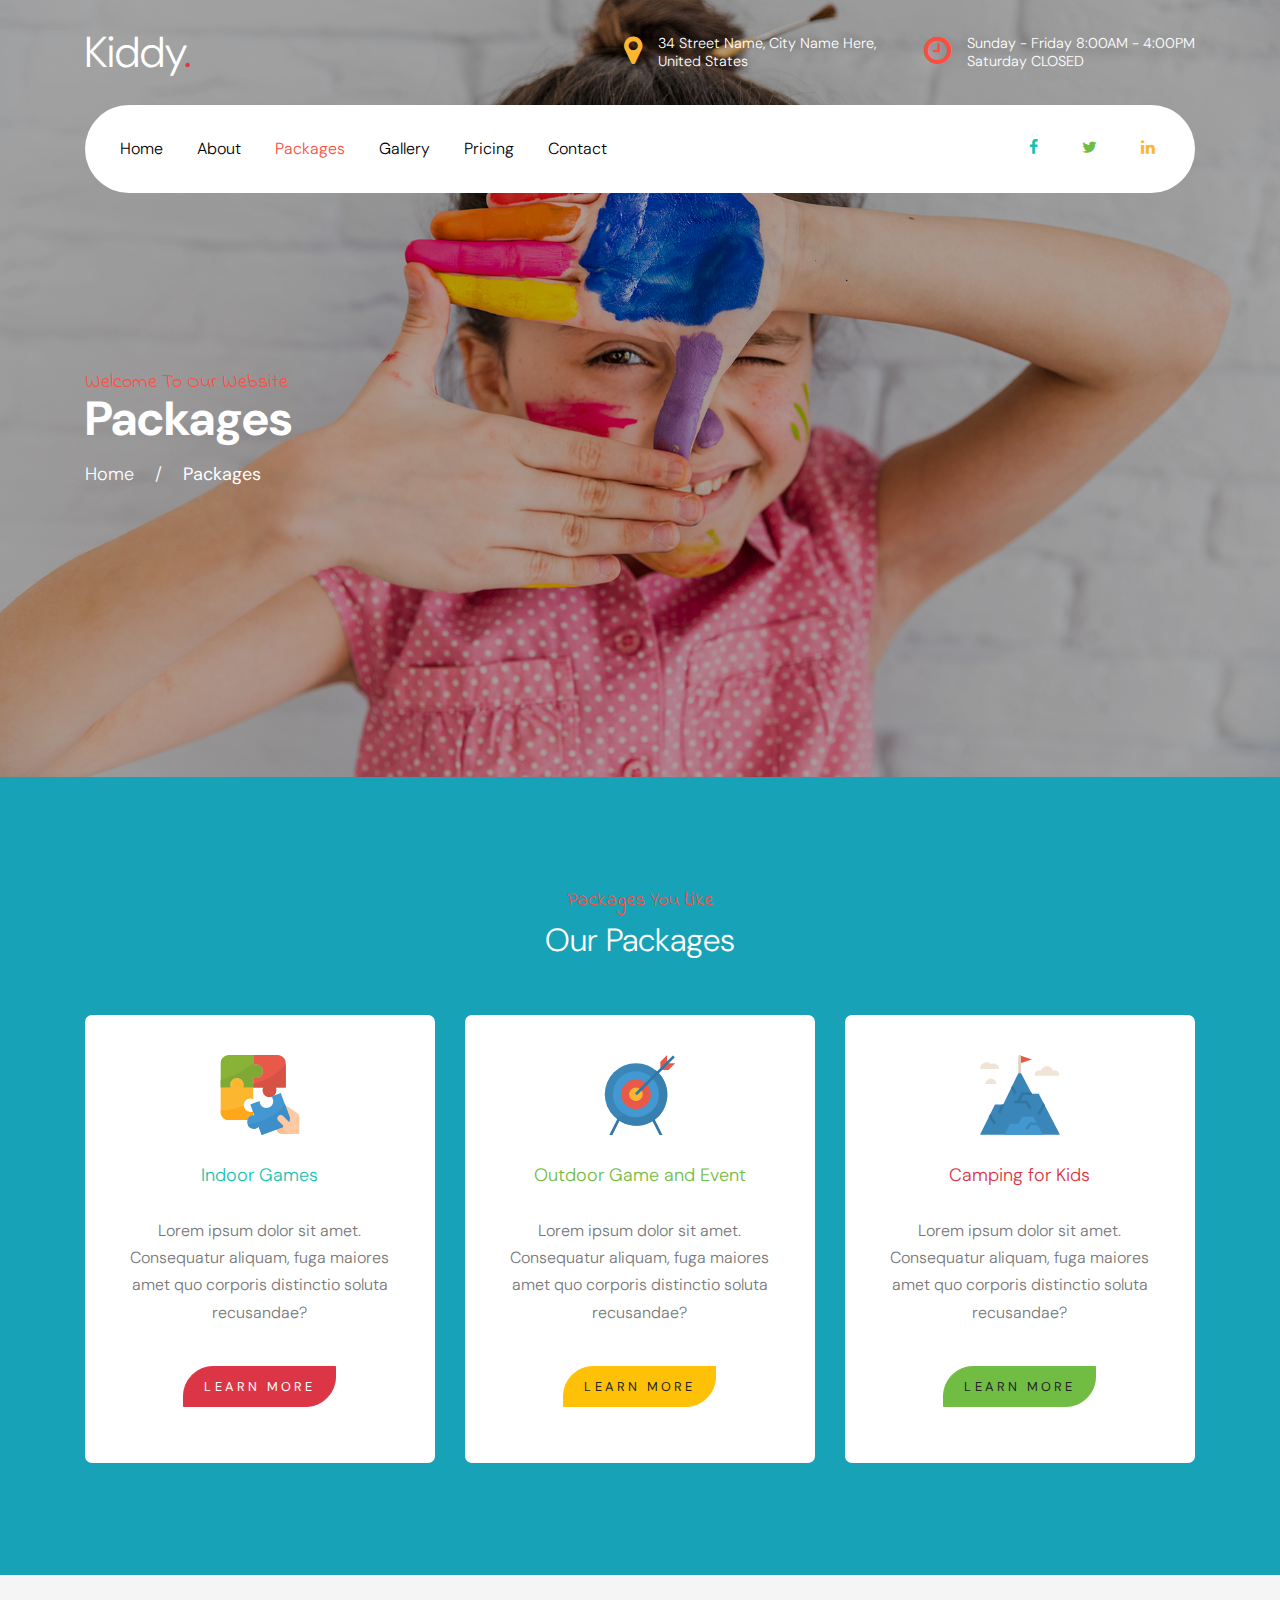
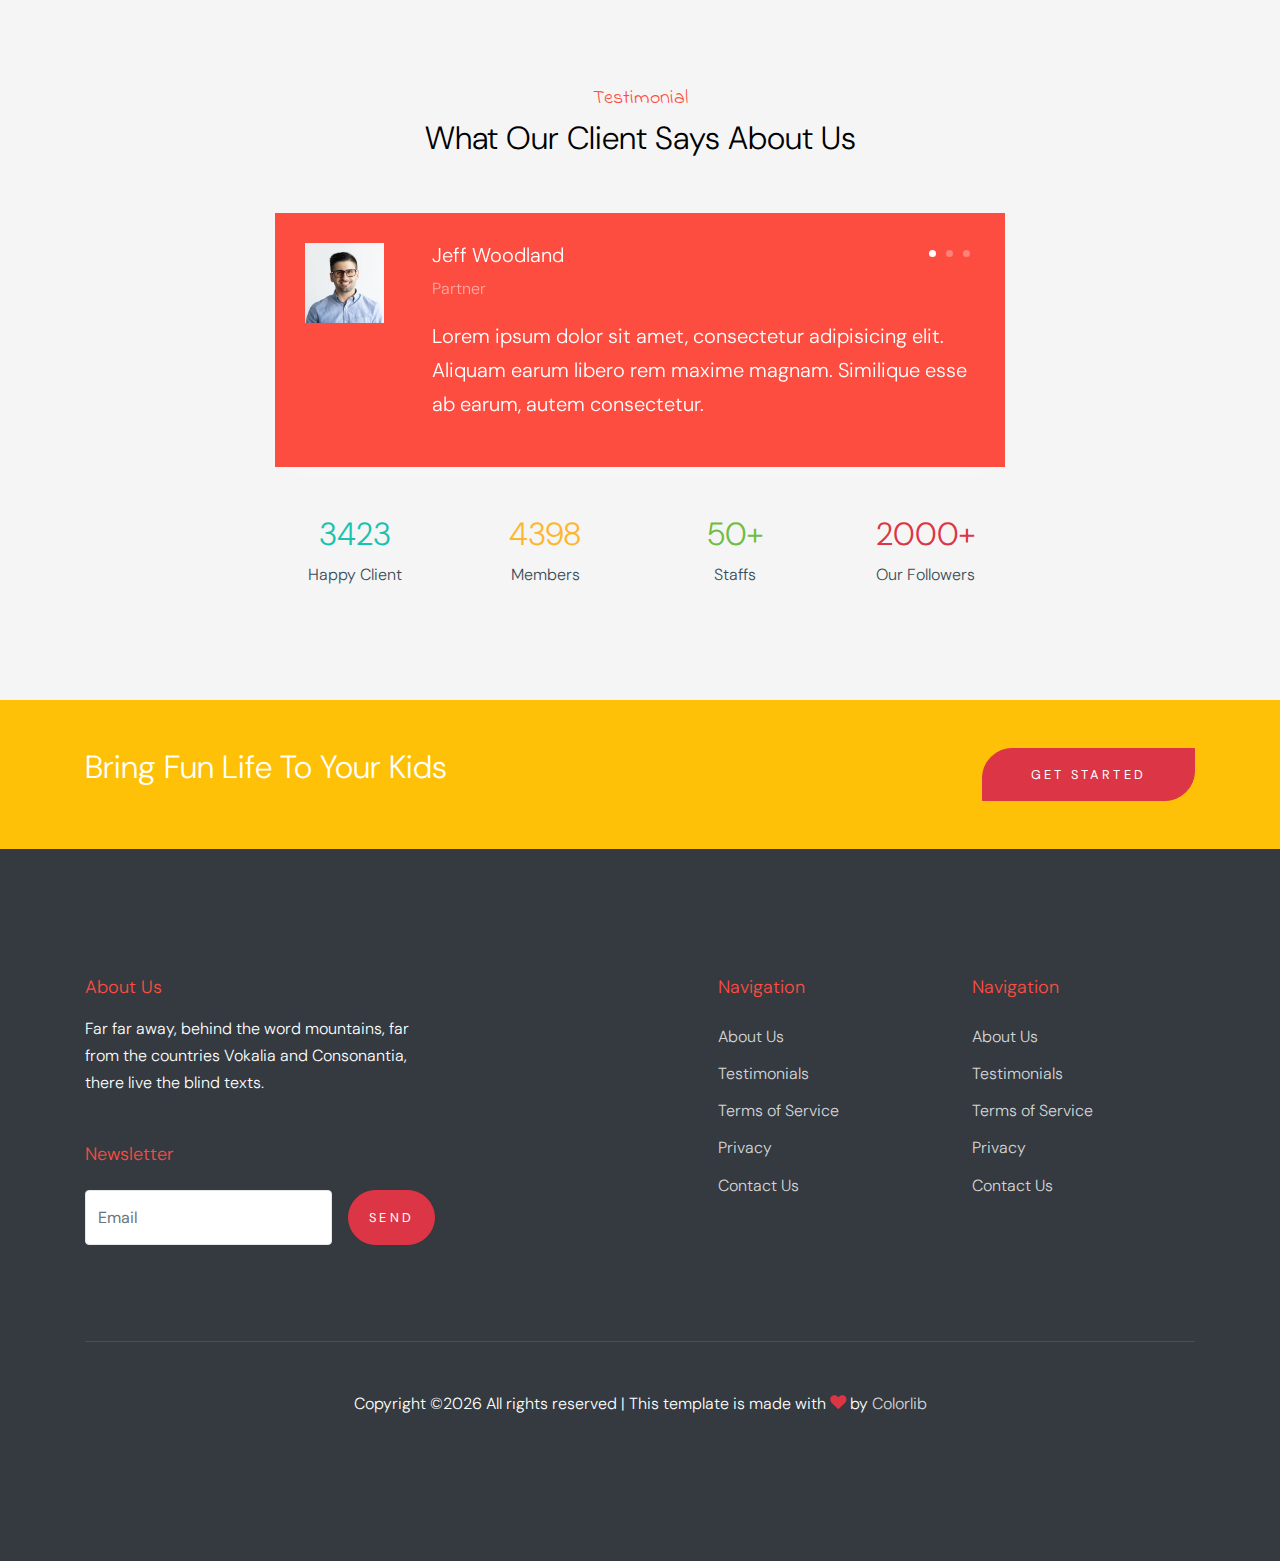
==== packages.html @ bd7bb145 "First Commit" ====
<!doctype html>
<html lang="en">

  <head>
    <title>Kiddy &mdash; Website Template by Colorlib</title>
    <meta charset="utf-8">
    <meta name="viewport" content="width=device-width, initial-scale=1, shrink-to-fit=no">

    <link href="https://fonts.googleapis.com/css?family=DM+Sans:300,400,700|Indie+Flower" rel="stylesheet">
    

    <link rel="stylesheet" href="fonts/icomoon/style.css">

    <link rel="stylesheet" href="css/bootstrap.min.css">
    <link rel="stylesheet" href="css/bootstrap-datepicker.css">
    <link rel="stylesheet" href="css/jquery.fancybox.min.css">
    <link rel="stylesheet" href="css/owl.carousel.min.css">
    <link rel="stylesheet" href="css/owl.theme.default.min.css">
    <link rel="stylesheet" href="fonts/flaticon/font/flaticon.css">
    <link rel="stylesheet" href="css/aos.css">

    <!-- MAIN CSS -->
    <link rel="stylesheet" href="css/style.css">

  </head>

  <body data-spy="scroll" data-target=".site-navbar-target" data-offset="300">

    
    <div class="site-wrap" id="home-section">

      <div class="site-mobile-menu site-navbar-target">
        <div class="site-mobile-menu-header">
          <div class="site-mobile-menu-close mt-3">
            <span class="icon-close2 js-menu-toggle"></span>
          </div>
        </div>
        <div class="site-mobile-menu-body"></div>
      </div>



      <header class="site-navbar site-navbar-target" role="banner">

        <div class="container mb-3">
          <div class="d-flex align-items-center">
            <div class="site-logo mr-auto">
              <a href="index.html">Kiddy<span class="text-primary">.</span></a>
            </div>
            <div class="site-quick-contact d-none d-lg-flex ml-auto ">
              <div class="d-flex site-info align-items-center mr-5">
                <span class="block-icon mr-3"><span class="icon-map-marker text-yellow"></span></span>
                <span>34 Street Name, City Name Here, <br> United States</span>
              </div>
              <div class="d-flex site-info align-items-center">
                <span class="block-icon mr-3"><span class="icon-clock-o"></span></span>
                <span>Sunday - Friday 8:00AM - 4:00PM <br> Saturday CLOSED</span>
              </div>
              
            </div>
          </div>
        </div>


        <div class="container">
          <div class="menu-wrap d-flex align-items-center">
            <span class="d-inline-block d-lg-none"><a href="#" class="text-black site-menu-toggle js-menu-toggle py-5"><span class="icon-menu h3 text-black"></span></a></span>

              

              <nav class="site-navigation text-left mr-auto d-none d-lg-block" role="navigation">
                <ul class="site-menu main-menu js-clone-nav mr-auto ">
                  <li><a href="index.html" class="nav-link">Home</a></li>
                  <li><a href="about.html" class="nav-link">About</a></li>
                  <li class="active"><a href="packages.html" class="nav-link">Packages</a></li>
                  <li><a href="gallery.html" class="nav-link">Gallery</a></li>
                  <li><a href="pricing.html" class="nav-link">Pricing</a></li>
                  <li><a href="contact.html" class="nav-link">Contact</a></li>
                </ul>
              </nav>

              <div class="top-social ml-auto">
                <a href="#"><span class="icon-facebook text-teal"></span></a>
                <a href="#"><span class="icon-twitter text-success"></span></a>
                <a href="#"><span class="icon-linkedin text-yellow"></span></a>
              </div>
          </div>
        </div>

       

      </header>

    <div class="ftco-blocks-cover-1">
       <!-- data-stellar-background-ratio="0.5" style="background-image: url('images/hero_1.jpg')" -->
      <div class="site-section-cover overlay" data-stellar-background-ratio="0.5" style="background-image: url('images/hero_1.jpg')">
        <div class="container">
          <div class="row align-items-center ">

            <div class="col-md-5 mt-5 pt-5">
              <span class="text-cursive h5 text-red">Welcome To Our Website</span>
              <h1 class="mb-3 font-weight-bold text-teal">Packages</h1>
              <p><a href="index.html" class="text-white">Home</a> <span class="mx-3">/</span> <strong>Packages</strong></p>
            </div>
            
          </div>
        </div>
      </div>
    </div>


    <div class="site-section bg-info">
      <div class="container">
        <div class="row mb-5">
          <div class="col-12 text-center">
            <span class="text-cursive h5 text-red d-block">Packages You Like</span>
            <h2 class="text-white">Our Packages</h2>
          </div>
        </div>
        <div class="row">
          <div class="col-lg-4">
            <div class="package text-center bg-white">
              <span class="img-wrap"><img src="images/flaticon/svg/001-jigsaw.svg" alt="Image" class="img-fluid"></span>
              <h3 class="text-teal">Indoor Games</h3>
              <p>Lorem ipsum dolor sit amet. Consequatur aliquam, fuga maiores amet quo corporis distinctio soluta recusandae?</p>
              <p><a href="#" class="btn btn-primary btn-custom-1 mt-4">Learn More</a></p>
            </div>
          </div>
          <div class="col-lg-4">
            <div class="package text-center bg-white">
              <span class="img-wrap"><img src="images/flaticon/svg/002-target.svg" alt="Image" class="img-fluid"></span>
              <h3 class="text-success">Outdoor Game and Event</h3>
              <p>Lorem ipsum dolor sit amet. Consequatur aliquam, fuga maiores amet quo corporis distinctio soluta recusandae?</p>
              <p><a href="#" class="btn btn-warning btn-custom-1 mt-4">Learn More</a></p>
            </div>
          </div>
          <div class="col-lg-4">
            <div class="package text-center bg-white">
              <span class="img-wrap"><img src="images/flaticon/svg/003-mission.svg" alt="Image" class="img-fluid"></span>
              <h3 class="text-danger">Camping for Kids</h3>
              <p>Lorem ipsum dolor sit amet. Consequatur aliquam, fuga maiores amet quo corporis distinctio soluta recusandae?</p>
              <p><a href="#" class="btn btn-success btn-custom-1 mt-4">Learn More</a></p>
            </div>
          </div>
        </div>
      </div>
    </div>
    
    <div class="site-section bg-light">
      <div class="container">
        <div class="row mb-5">
          <div class="col-12 text-center">
            <span class="text-cursive h5 text-red d-block">Testimonial</span>
            <h2 class="text-black">What Our Client Says About Us</h2>
          </div>
        </div>
        <div class="row justify-content-center">
          <div class="col-md-8">
            <div class="testimonial-3-wrap">
              

              <div class="owl-carousel nonloop-block-13">
                <div class="testimonial-3 d-flex">
                  <div class="vcard-wrap mr-5">
                    <img src="images/person_1.jpg" alt="Image" class="vcard img-fluid">
                  </div>
                  <div class="text">
                    <h3>Jeff Woodland</h3>
                    <p class="position">Partner</p>
                    <p>Lorem ipsum dolor sit amet, consectetur adipisicing elit. Aliquam earum libero rem maxime magnam. Similique esse ab earum, autem consectetur.</p>
                  </div>
                </div>

                <div class="testimonial-3 d-flex">
                  <div class="vcard-wrap mr-5">
                    <img src="images/person_3.jpg" alt="Image" class="vcard img-fluid">
                  </div>
                  <div class="text">
                    <h3>Jeff Woodland</h3>
                    <p class="position">Partner</p>
                    <p>Lorem ipsum dolor sit amet, consectetur adipisicing elit. Aliquam earum libero rem maxime magnam. Similique esse ab earum, autem consectetur.</p>
                  </div>
                </div>

                <div class="testimonial-3 d-flex">
                  <div class="vcard-wrap mr-5">
                    <img src="images/person_2.jpg" alt="Image" class="vcard img-fluid">
                  </div>
                  <div class="text">
                    <h3>Jeff Woodland</h3>
                    <p class="position">Partner</p>
                    <p>Lorem ipsum dolor sit amet, consectetur adipisicing elit. Aliquam earum libero rem maxime magnam. Similique esse ab earum, autem consectetur.</p>
                  </div>
                </div>
              </div>

            </div>
          </div>
        </div>
        <div class="row mt-5 justify-content-center">

          <div class="col-md-8">
            

            <div class="row">
              <div class="col-lg-3 text-center">
                <span class="text-teal h2 d-block">3423</span>
                <span>Happy Client</span>
              </div>
              <div class="col-lg-3 text-center">
                <span class="text-yellow h2 d-block">4398</span>
                <span>Members</span>
              </div>
              <div class="col-lg-3 text-center">
                <span class="text-success h2 d-block">50+</span>
                <span>Staffs</span>
              </div>
              <div class="col-lg-3 text-center">
                <span class="text-danger h2 d-block">2000+</span>
                <span>Our Followers</span>
              </div>
            </div>

          </div>
        </div>
      </div>
    </div>


    <div class="site-section py-5 bg-warning">
      <div class="container">
        <div class="row justify-content-center">
          <div class="col-md-12 d-flex">
          <h2 class="text-white m-0">Bring Fun Life To Your Kids</h2>
          <a href="#" class="btn btn-primary btn-custom-1 py-3 px-5 ml-auto">Get Started</a>
          </div>
        </div>
      </div>
    </div>
    

    <footer class="site-footer">
      <div class="container">
        <div class="row">
          <div class="col-lg-4">
            <h2 class="footer-heading mb-3">About Us</h2>
                <p class="mb-5">Far far away, behind the word mountains, far from the countries Vokalia and Consonantia, there live the blind texts. </p>

                <h2 class="footer-heading mb-4">Newsletter</h2>
                <form action="#" class="d-flex" class="subscribe">
                  <input type="text" class="form-control mr-3" placeholder="Email">
                  <input type="submit" value="Send" class="btn btn-primary">
                </form>
          </div>
          <div class="col-lg-8 ml-auto">
            <div class="row">
              <div class="col-lg-4 ml-auto">
                <h2 class="footer-heading mb-4">Navigation</h2>
                <ul class="list-unstyled">
                  <li><a href="#">About Us</a></li>
                  <li><a href="#">Testimonials</a></li>
                  <li><a href="#">Terms of Service</a></li>
                  <li><a href="#">Privacy</a></li>
                  <li><a href="#">Contact Us</a></li>
                </ul>
              </div>
              <div class="col-lg-4">
                <h2 class="footer-heading mb-4">Navigation</h2>
                <ul class="list-unstyled">
                  <li><a href="#">About Us</a></li>
                  <li><a href="#">Testimonials</a></li>
                  <li><a href="#">Terms of Service</a></li>
                  <li><a href="#">Privacy</a></li>
                  <li><a href="#">Contact Us</a></li>
                </ul>
                
              </div>

              
              
            </div>
          </div>
        </div>
        <div class="row pt-5 mt-5 text-center">
          <div class="col-md-12">
            <div class="border-top pt-5">
              <p>
            <!-- Link back to Colorlib can't be removed. Template is licensed under CC BY 3.0. -->
            Copyright &copy;<script>document.write(new Date().getFullYear());</script> All rights reserved | This template is made with <i class="icon-heart text-danger" aria-hidden="true"></i> by <a href="https://colorlib.com" target="_blank" >Colorlib</a>
            <!-- Link back to Colorlib can't be removed. Template is licensed under CC BY 3.0. -->
            </p>
            </div>
          </div>

        </div>
      </div>
    </footer>

    </div>

    <script src="js/jquery-3.3.1.min.js"></script>
    <script src="js/jquery-migrate-3.0.0.js"></script>
    <script src="js/popper.min.js"></script>
    <script src="js/bootstrap.min.js"></script>
    <script src="js/owl.carousel.min.js"></script>
    <script src="js/jquery.sticky.js"></script>
    <script src="js/jquery.waypoints.min.js"></script>
    <script src="js/jquery.animateNumber.min.js"></script>
    <script src="js/jquery.fancybox.min.js"></script>
    <script src="js/jquery.stellar.min.js"></script>
    <script src="js/jquery.easing.1.3.js"></script>
    <script src="js/bootstrap-datepicker.min.js"></script>
    <script src="js/aos.js"></script>

    <script src="js/main.js"></script>

  </body>

</html>
---- fonts/icomoon/style.css ----
@font-face {
  font-family: 'icomoon';
  src:  url('fonts/icomoon.eot?10si43');
  src:  url('fonts/icomoon.eot?10si43#iefix') format('embedded-opentype'),
    url('fonts/icomoon.ttf?10si43') format('truetype'),
    url('fonts/icomoon.woff?10si43') format('woff'),
    url('fonts/icomoon.svg?10si43#icomoon') format('svg');
  font-weight: normal;
  font-style: normal;
}

[class^="icon-"], [class*=" icon-"] {
  /* use !important to prevent issues with browser extensions that change fonts */
  font-family: 'icomoon' !important;
  speak: none;
  font-style: normal;
  font-weight: normal;
  font-variant: normal;
  text-transform: none;
  line-height: 1;

  /* Better Font Rendering =========== */
  -webkit-font-smoothing: antialiased;
  -moz-osx-font-smoothing: grayscale;
}

.icon-asterisk:before {
  content: "\f069";
}
.icon-plus:before {
  content: "\f067";
}
.icon-question:before {
  content: "\f128";
}
.icon-minus:before {
  content: "\f068";
}
.icon-glass:before {
  content: "\f000";
}
.icon-music:before {
  content: "\f001";
}
.icon-search:before {
  content: "\f002";
}
.icon-envelope-o:before {
  content: "\f003";
}
.icon-heart:before {
  content: "\f004";
}
.icon-star:before {
  content: "\f005";
}
.icon-star-o:before {
  content: "\f006";
}
.icon-user:before {
  content: "\f007";
}
.icon-film:before {
  content: "\f008";
}
.icon-th-large:before {
  content: "\f009";
}
.icon-th:before {
  content: "\f00a";
}
.icon-th-list:before {
  content: "\f00b";
}
.icon-check:before {
  content: "\f00c";
}
.icon-close:before {
  content: "\f00d";
}
.icon-remove:before {
  content: "\f00d";
}
.icon-times:before {
  content: "\f00d";
}
.icon-search-plus:before {
  content: "\f00e";
}
.icon-search-minus:before {
  content: "\f010";
}
.icon-power-off:before {
  content: "\f011";
}
.icon-signal:before {
  content: "\f012";
}
.icon-cog:before {
  content: "\f013";
}
.icon-gear:before {
  content: "\f013";
}
.icon-trash-o:before {
  content: "\f014";
}
.icon-home:before {
  content: "\f015";
}
.icon-file-o:before {
  content: "\f016";
}
.icon-clock-o:before {
  content: "\f017";
}
.icon-road:before {
  content: "\f018";
}
.icon-download:before {
  content: "\f019";
}
.icon-arrow-circle-o-down:before {
  content: "\f01a";
}
.icon-arrow-circle-o-up:before {
  content: "\f01b";
}
.icon-inbox:before {
  content: "\f01c";
}
.icon-play-circle-o:before {
  content: "\f01d";
}
.icon-repeat:before {
  content: "\f01e";
}
.icon-rotate-right:before {
  content: "\f01e";
}
.icon-refresh:before {
  content: "\f021";
}
.icon-list-alt:before {
  content: "\f022";
}
.icon-lock:before {
  content: "\f023";
}
.icon-flag:before {
  content: "\f024";
}
.icon-headphones:before {
  content: "\f025";
}
.icon-volume-off:before {
  content: "\f026";
}
.icon-volume-down:before {
  content: "\f027";
}
.icon-volume-up:before {
  content: "\f028";
}
.icon-qrcode:before {
  content: "\f029";
}
.icon-barcode:before {
  content: "\f02a";
}
.icon-tag:before {
  content: "\f02b";
}
.icon-tags:before {
  content: "\f02c";
}
.icon-book:before {
  content: "\f02d";
}
.icon-bookmark:before {
  content: "\f02e";
}
.icon-print:before {
  content: "\f02f";
}
.icon-camera:before {
  content: "\f030";
}
.icon-font:before {
  content: "\f031";
}
.icon-bold:before {
  content: "\f032";
}
.icon-italic:before {
  content: "\f033";
}
.icon-text-height:before {
  content: "\f034";
}
.icon-text-width:before {
  content: "\f035";
}
.icon-align-left:before {
  content: "\f036";
}
.icon-align-center:before {
  content: "\f037";
}
.icon-align-right:before {
  content: "\f038";
}
.icon-align-justify:before {
  content: "\f039";
}
.icon-list:before {
  content: "\f03a";
}
.icon-dedent:before {
  content: "\f03b";
}
.icon-outdent:before {
  content: "\f03b";
}
.icon-indent:before {
  content: "\f03c";
}
.icon-video-camera:before {
  content: "\f03d";
}
.icon-image:before {
  content: "\f03e";
}
.icon-photo:before {
  content: "\f03e";
}
.icon-picture-o:before {
  content: "\f03e";
}
.icon-pencil:before {
  content: "\f040";
}
.icon-map-marker:before {
  content: "\f041";
}
.icon-adjust:before {
  content: "\f042";
}
.icon-tint:before {
  content: "\f043";
}
.icon-edit:before {
  content: "\f044";
}
.icon-pencil-square-o:before {
  content: "\f044";
}
.icon-share-square-o:before {
  content: "\f045";
}
.icon-check-square-o:before {
  content: "\f046";
}
.icon-arrows:before {
  content: "\f047";
}
.icon-step-backward:before {
  content: "\f048";
}
.icon-fast-backward:before {
  content: "\f049";
}
.icon-backward:before {
  content: "\f04a";
}
.icon-play:before {
  content: "\f04b";
}
.icon-pause:before {
  content: "\f04c";
}
.icon-stop:before {
  content: "\f04d";
}
.icon-forward:before {
  content: "\f04e";
}
.icon-fast-forward:before {
  content: "\f050";
}
.icon-step-forward:before {
  content: "\f051";
}
.icon-eject:before {
  content: "\f052";
}
.icon-chevron-left:before {
  content: "\f053";
}
.icon-chevron-right:before {
  content: "\f054";
}
.icon-plus-circle:before {
  content: "\f055";
}
.icon-minus-circle:before {
  content: "\f056";
}
.icon-times-circle:before {
  content: "\f057";
}
.icon-check-circle:before {
  content: "\f058";
}
.icon-question-circle:before {
  content: "\f059";
}
.icon-info-circle:before {
  content: "\f05a";
}
.icon-crosshairs:before {
  content: "\f05b";
}
.icon-times-circle-o:before {
  content: "\f05c";
}
.icon-check-circle-o:before {
  content: "\f05d";
}
.icon-ban:before {
  content: "\f05e";
}
.icon-arrow-left:before {
  content: "\f060";
}
.icon-arrow-right:before {
  content: "\f061";
}
.icon-arrow-up:before {
  content: "\f062";
}
.icon-arrow-down:before {
  content: "\f063";
}
.icon-mail-forward:before {
  content: "\f064";
}
.icon-share:before {
  content: "\f064";
}
.icon-expand:before {
  content: "\f065";
}
.icon-compress:before {
  content: "\f066";
}
.icon-exclamation-circle:before {
  content: "\f06a";
}
.icon-gift:before {
  content: "\f06b";
}
.icon-leaf:before {
  content: "\f06c";
}
.icon-fire:before {
  content: "\f06d";
}
.icon-eye:before {
  content: "\f06e";
}
.icon-eye-slash:before {
  content: "\f070";
}
.icon-exclamation-triangle:before {
  content: "\f071";
}
.icon-warning:before {
  content: "\f071";
}
.icon-plane:before {
  content: "\f072";
}
.icon-calendar:before {
  content: "\f073";
}
.icon-random:before {
  content: "\f074";
}
.icon-comment:before {
  content: "\f075";
}
.icon-magnet:before {
  content: "\f076";
}
.icon-chevron-up:before {
  content: "\f077";
}
.icon-chevron-down:before {
  content: "\f078";
}
.icon-retweet:before {
  content: "\f079";
}
.icon-shopping-cart:before {
  content: "\f07a";
}
.icon-folder:before {
  content: "\f07b";
}
.icon-folder-open:before {
  content: "\f07c";
}
.icon-arrows-v:before {
  content: "\f07d";
}
.icon-arrows-h:before {
  content: "\f07e";
}
.icon-bar-chart:before {
  content: "\f080";
}
.icon-bar-chart-o:before {
  content: "\f080";
}
.icon-twitter-square:before {
  content: "\f081";
}
.icon-facebook-square:before {
  content: "\f082";
}
.icon-camera-retro:before {
  content: "\f083";
}
.icon-key:before {
  content: "\f084";
}
.icon-cogs:before {
  content: "\f085";
}
.icon-gears:before {
  content: "\f085";
}
.icon-comments:before {
  content: "\f086";
}
.icon-thumbs-o-up:before {
  content: "\f087";
}
.icon-thumbs-o-down:before {
  content: "\f088";
}
.icon-star-half:before {
  content: "\f089";
}
.icon-heart-o:before {
  content: "\f08a";
}
.icon-sign-out:before {
  content: "\f08b";
}
.icon-linkedin-square:before {
  content: "\f08c";
}
.icon-thumb-tack:before {
  content: "\f08d";
}
.icon-external-link:before {
  content: "\f08e";
}
.icon-sign-in:before {
  content: "\f090";
}
.icon-trophy:before {
  content: "\f091";
}
.icon-github-square:before {
  content: "\f092";
}
.icon-upload:before {
  content: "\f093";
}
.icon-lemon-o:before {
  content: "\f094";
}
.icon-phone:before {
  content: "\f095";
}
.icon-square-o:before {
  content: "\f096";
}
.icon-bookmark-o:before {
  content: "\f097";
}
.icon-phone-square:before {
  content: "\f098";
}
.icon-twitter:before {
  content: "\f099";
}
.icon-facebook:before {
  content: "\f09a";
}
.icon-facebook-f:before {
  content: "\f09a";
}
.icon-github:before {
  content: "\f09b";
}
.icon-unlock:before {
  content: "\f09c";
}
.icon-credit-card:before {
  content: "\f09d";
}
.icon-feed:before {
  content: "\f09e";
}
.icon-rss:before {
  content: "\f09e";
}
.icon-hdd-o:before {
  content: "\f0a0";
}
.icon-bullhorn:before {
  content: "\f0a1";
}
.icon-bell-o:before {
  content: "\f0a2";
}
.icon-certificate:before {
  content: "\f0a3";
}
.icon-hand-o-right:before {
  content: "\f0a4";
}
.icon-hand-o-left:before {
  content: "\f0a5";
}
.icon-hand-o-up:before {
  content: "\f0a6";
}
.icon-hand-o-down:before {
  content: "\f0a7";
}
.icon-arrow-circle-left:before {
  content: "\f0a8";
}
.icon-arrow-circle-right:before {
  content: "\f0a9";
}
.icon-arrow-circle-up:before {
  content: "\f0aa";
}
.icon-arrow-circle-down:before {
  content: "\f0ab";
}
.icon-globe:before {
  content: "\f0ac";
}
.icon-wrench:before {
  content: "\f0ad";
}
.icon-tasks:before {
  content: "\f0ae";
}
.icon-filter:before {
  content: "\f0b0";
}
.icon-briefcase:before {
  content: "\f0b1";
}
.icon-arrows-alt:before {
  content: "\f0b2";
}
.icon-group:before {
  content: "\f0c0";
}
.icon-users:before {
  content: "\f0c0";
}
.icon-chain:before {
  content: "\f0c1";
}
.icon-link:before {
  content: "\f0c1";
}
.icon-cloud:before {
  content: "\f0c2";
}
.icon-flask:before {
  content: "\f0c3";
}
.icon-cut:before {
  content: "\f0c4";
}
.icon-scissors:before {
  content: "\f0c4";
}
.icon-copy:before {
  content: "\f0c5";
}
.icon-files-o:before {
  content: "\f0c5";
}
.icon-paperclip:before {
  content: "\f0c6";
}
.icon-floppy-o:before {
  content: "\f0c7";
}
.icon-save:before {
  content: "\f0c7";
}
.icon-square:before {
  content: "\f0c8";
}
.icon-bars:before {
  content: "\f0c9";
}
.icon-navicon:before {
  content: "\f0c9";
}
.icon-reorder:before {
  content: "\f0c9";
}
.icon-list-ul:before {
  content: "\f0ca";
}
.icon-list-ol:before {
  content: "\f0cb";
}
.icon-strikethrough:before {
  content: "\f0cc";
}
.icon-underline:before {
  content: "\f0cd";
}
.icon-table:before {
  content: "\f0ce";
}
.icon-magic:before {
  content: "\f0d0";
}
.icon-truck:before {
  content: "\f0d1";
}
.icon-pinterest:before {
  content: "\f0d2";
}
.icon-pinterest-square:before {
  content: "\f0d3";
}
.icon-google-plus-square:before {
  content: "\f0d4";
}
.icon-google-plus:before {
  content: "\f0d5";
}
.icon-money:before {
  content: "\f0d6";
}
.icon-caret-down:before {
  content: "\f0d7";
}
.icon-caret-up:before {
  content: "\f0d8";
}
.icon-caret-left:before {
  content: "\f0d9";
}
.icon-caret-right:before {
  content: "\f0da";
}
.icon-columns:before {
  content: "\f0db";
}
.icon-sort:before {
  content: "\f0dc";
}
.icon-unsorted:before {
  content: "\f0dc";
}
.icon-sort-desc:before {
  content: "\f0dd";
}
.icon-sort-down:before {
  content: "\f0dd";
}
.icon-sort-asc:before {
  content: "\f0de";
}
.icon-sort-up:before {
  content: "\f0de";
}
.icon-envelope:before {
  content: "\f0e0";
}
.icon-linkedin:before {
  content: "\f0e1";
}
.icon-rotate-left:before {
  content: "\f0e2";
}
.icon-undo:before {
  content: "\f0e2";
}
.icon-gavel:before {
  content: "\f0e3";
}
.icon-legal:before {
  content: "\f0e3";
}
.icon-dashboard:before {
  content: "\f0e4";
}
.icon-tachometer:before {
  content: "\f0e4";
}
.icon-comment-o:before {
  content: "\f0e5";
}
.icon-comments-o:before {
  content: "\f0e6";
}
.icon-bolt:before {
  content: "\f0e7";
}
.icon-flash:before {
  content: "\f0e7";
}
.icon-sitemap:before {
  content: "\f0e8";
}
.icon-umbrella:before {
  content: "\f0e9";
}
.icon-clipboard:before {
  content: "\f0ea";
}
.icon-paste:before {
  content: "\f0ea";
}
.icon-lightbulb-o:before {
  content: "\f0eb";
}
.icon-exchange:before {
  content: "\f0ec";
}
.icon-cloud-download:before {
  content: "\f0ed";
}
.icon-cloud-upload:before {
  content: "\f0ee";
}
.icon-user-md:before {
  content: "\f0f0";
}
.icon-stethoscope:before {
  content: "\f0f1";
}
.icon-suitcase:before {
  content: "\f0f2";
}
.icon-bell:before {
  content: "\f0f3";
}
.icon-coffee:before {
  content: "\f0f4";
}
.icon-cutlery:before {
  content: "\f0f5";
}
.icon-file-text-o:before {
  content: "\f0f6";
}
.icon-building-o:before {
  content: "\f0f7";
}
.icon-hospital-o:before {
  content: "\f0f8";
}
.icon-ambulance:before {
  content: "\f0f9";
}
.icon-medkit:before {
  content: "\f0fa";
}
.icon-fighter-jet:before {
  content: "\f0fb";
}
.icon-beer:before {
  content: "\f0fc";
}
.icon-h-square:before {
  content: "\f0fd";
}
.icon-plus-square:before {
  content: "\f0fe";
}
.icon-angle-double-left:before {
  content: "\f100";
}
.icon-angle-double-right:before {
  content: "\f101";
}
.icon-angle-double-up:before {
  content: "\f102";
}
.icon-angle-double-down:before {
  content: "\f103";
}
.icon-angle-left:before {
  content: "\f104";
}
.icon-angle-right:before {
  content: "\f105";
}
.icon-angle-up:before {
  content: "\f106";
}
.icon-angle-down:before {
  content: "\f107";
}
.icon-desktop:before {
  content: "\f108";
}
.icon-laptop:before {
  content: "\f109";
}
.icon-tablet:before {
  content: "\f10a";
}
.icon-mobile:before {
  content: "\f10b";
}
.icon-mobile-phone:before {
  content: "\f10b";
}
.icon-circle-o:before {
  content: "\f10c";
}
.icon-quote-left:before {
  content: "\f10d";
}
.icon-quote-right:before {
  content: "\f10e";
}
.icon-spinner:before {
  content: "\f110";
}
.icon-circle:before {
  content: "\f111";
}
.icon-mail-reply:before {
  content: "\f112";
}
.icon-reply:before {
  content: "\f112";
}
.icon-github-alt:before {
  content: "\f113";
}
.icon-folder-o:before {
  content: "\f114";
}
.icon-folder-open-o:before {
  content: "\f115";
}
.icon-smile-o:before {
  content: "\f118";
}
.icon-frown-o:before {
  content: "\f119";
}
.icon-meh-o:before {
  content: "\f11a";
}
.icon-gamepad:before {
  content: "\f11b";
}
.icon-keyboard-o:before {
  content: "\f11c";
}
.icon-flag-o:before {
  content: "\f11d";
}
.icon-flag-checkered:before {
  content: "\f11e";
}
.icon-terminal:before {
  content: "\f120";
}
.icon-code:before {
  content: "\f121";
}
.icon-mail-reply-all:before {
  content: "\f122";
}
.icon-reply-all:before {
  content: "\f122";
}
.icon-star-half-empty:before {
  content: "\f123";
}
.icon-star-half-full:before {
  content: "\f123";
}
.icon-star-half-o:before {
  content: "\f123";
}
.icon-location-arrow:before {
  content: "\f124";
}
.icon-crop:before {
  content: "\f125";
}
.icon-code-fork:before {
  content: "\f126";
}
.icon-chain-broken:before {
  content: "\f127";
}
.icon-unlink:before {
  content: "\f127";
}
.icon-info:before {
  content: "\f129";
}
.icon-exclamation:before {
  content: "\f12a";
}
.icon-superscript:before {
  content: "\f12b";
}
.icon-subscript:before {
  content: "\f12c";
}
.icon-eraser:before {
  content: "\f12d";
}
.icon-puzzle-piece:before {
  content: "\f12e";
}
.icon-microphone:before {
  content: "\f130";
}
.icon-microphone-slash:before {
  content: "\f131";
}
.icon-shield:before {
  content: "\f132";
}
.icon-calendar-o:before {
  content: "\f133";
}
.icon-fire-extinguisher:before {
  content: "\f134";
}
.icon-rocket:before {
  content: "\f135";
}
.icon-maxcdn:before {
  content: "\f136";
}
.icon-chevron-circle-left:before {
  content: "\f137";
}
.icon-chevron-circle-right:before {
  content: "\f138";
}
.icon-chevron-circle-up:before {
  content: "\f139";
}
.icon-chevron-circle-down:before {
  content: "\f13a";
}
.icon-html5:before {
  content: "\f13b";
}
.icon-css3:before {
  content: "\f13c";
}
.icon-anchor:before {
  content: "\f13d";
}
.icon-unlock-alt:before {
  content: "\f13e";
}
.icon-bullseye:before {
  content: "\f140";
}
.icon-ellipsis-h:before {
  content: "\f141";
}
.icon-ellipsis-v:before {
  content: "\f142";
}
.icon-rss-square:before {
  content: "\f143";
}
.icon-play-circle:before {
  content: "\f144";
}
.icon-ticket:before {
  content: "\f145";
}
.icon-minus-square:before {
  content: "\f146";
}
.icon-minus-square-o:before {
  content: "\f147";
}
.icon-level-up:before {
  content: "\f148";
}
.icon-level-down:before {
  content: "\f149";
}
.icon-check-square:before {
  content: "\f14a";
}
.icon-pencil-square:before {
  content: "\f14b";
}
.icon-external-link-square:before {
  content: "\f14c";
}
.icon-share-square:before {
  content: "\f14d";
}
.icon-compass:before {
  content: "\f14e";
}
.icon-caret-square-o-down:before {
  content: "\f150";
}
.icon-toggle-down:before {
  content: "\f150";
}
.icon-caret-square-o-up:before {
  content: "\f151";
}
.icon-toggle-up:before {
  content: "\f151";
}
.icon-caret-square-o-right:before {
  content: "\f152";
}
.icon-toggle-right:before {
  content: "\f152";
}
.icon-eur:before {
  content: "\f153";
}
.icon-euro:before {
  content: "\f153";
}
.icon-gbp:before {
  content: "\f154";
}
.icon-dollar:before {
  content: "\f155";
}
.icon-usd:before {
  content: "\f155";
}
.icon-inr:before {
  content: "\f156";
}
.icon-rupee:before {
  content: "\f156";
}
.icon-cny:before {
  content: "\f157";
}
.icon-jpy:before {
  content: "\f157";
}
.icon-rmb:before {
  content: "\f157";
}
.icon-yen:before {
  content: "\f157";
}
.icon-rouble:before {
  content: "\f158";
}
.icon-rub:before {
  content: "\f158";
}
.icon-ruble:before {
  content: "\f158";
}
.icon-krw:before {
  content: "\f159";
}
.icon-won:before {
  content: "\f159";
}
.icon-bitcoin:before {
  content: "\f15a";
}
.icon-btc:before {
  content: "\f15a";
}
.icon-file:before {
  content: "\f15b";
}
.icon-file-text:before {
  content: "\f15c";
}
.icon-sort-alpha-asc:before {
  content: "\f15d";
}
.icon-sort-alpha-desc:before {
  content: "\f15e";
}
.icon-sort-amount-asc:before {
  content: "\f160";
}
.icon-sort-amount-desc:before {
  content: "\f161";
}
.icon-sort-numeric-asc:before {
  content: "\f162";
}
.icon-sort-numeric-desc:before {
  content: "\f163";
}
.icon-thumbs-up:before {
  content: "\f164";
}
.icon-thumbs-down:before {
  content: "\f165";
}
.icon-youtube-square:before {
  content: "\f166";
}
.icon-youtube:before {
  content: "\f167";
}
.icon-xing:before {
  content: "\f168";
}
.icon-xing-square:before {
  content: "\f169";
}
.icon-youtube-play:before {
  content: "\f16a";
}
.icon-dropbox:before {
  content: "\f16b";
}
.icon-stack-overflow:before {
  content: "\f16c";
}
.icon-instagram:before {
  content: "\f16d";
}
.icon-flickr:before {
  content: "\f16e";
}
.icon-adn:before {
  content: "\f170";
}
.icon-bitbucket:before {
  content: "\f171";
}
.icon-bitbucket-square:before {
  content: "\f172";
}
.icon-tumblr:before {
  content: "\f173";
}
.icon-tumblr-square:before {
  content: "\f174";
}
.icon-long-arrow-down:before {
  content: "\f175";
}
.icon-long-arrow-up:before {
  content: "\f176";
}
.icon-long-arrow-left:before {
  content: "\f177";
}
.icon-long-arrow-right:before {
  content: "\f178";
}
.icon-apple:before {
  content: "\f179";
}
.icon-windows:before {
  content: "\f17a";
}
.icon-android:before {
  content: "\f17b";
}
.icon-linux:before {
  content: "\f17c";
}
.icon-dribbble:before {
  content: "\f17d";
}
.icon-skype:before {
  content: "\f17e";
}
.icon-foursquare:before {
  content: "\f180";
}
.icon-trello:before {
  content: "\f181";
}
.icon-female:before {
  content: "\f182";
}
.icon-male:before {
  content: "\f183";
}
.icon-gittip:before {
  content: "\f184";
}
.icon-gratipay:before {
  content: "\f184";
}
.icon-sun-o:before {
  content: "\f185";
}
.icon-moon-o:before {
  content: "\f186";
}
.icon-archive:before {
  content: "\f187";
}
.icon-bug:before {
  content: "\f188";
}
.icon-vk:before {
  content: "\f189";
}
.icon-weibo:before {
  content: "\f18a";
}
.icon-renren:before {
  content: "\f18b";
}
.icon-pagelines:before {
  content: "\f18c";
}
.icon-stack-exchange:before {
  content: "\f18d";
}
.icon-arrow-circle-o-right:before {
  content: "\f18e";
}
.icon-arrow-circle-o-left:before {
  content: "\f190";
}
.icon-caret-square-o-left:before {
  content: "\f191";
}
.icon-toggle-left:before {
  content: "\f191";
}
.icon-dot-circle-o:before {
  content: "\f192";
}
.icon-wheelchair:before {
  content: "\f193";
}
.icon-vimeo-square:before {
  content: "\f194";
}
.icon-try:before {
  content: "\f195";
}
.icon-turkish-lira:before {
  content: "\f195";
}
.icon-plus-square-o:before {
  content: "\f196";
}
.icon-space-shuttle:before {
  content: "\f197";
}
.icon-slack:before {
  content: "\f198";
}
.icon-envelope-square:before {
  content: "\f199";
}
.icon-wordpress:before {
  content: "\f19a";
}
.icon-openid:before {
  content: "\f19b";
}
.icon-bank:before {
  content: "\f19c";
}
.icon-institution:before {
  content: "\f19c";
}
.icon-university:before {
  content: "\f19c";
}
.icon-graduation-cap:before {
  content: "\f19d";
}
.icon-mortar-board:before {
  content: "\f19d";
}
.icon-yahoo:before {
  content: "\f19e";
}
.icon-google:before {
  content: "\f1a0";
}
.icon-reddit:before {
  content: "\f1a1";
}
.icon-reddit-square:before {
  content: "\f1a2";
}
.icon-stumbleupon-circle:before {
  content: "\f1a3";
}
.icon-stumbleupon:before {
  content: "\f1a4";
}
.icon-delicious:before {
  content: "\f1a5";
}
.icon-digg:before {
  content: "\f1a6";
}
.icon-pied-piper-pp:before {
  content: "\f1a7";
}
.icon-pied-piper-alt:before {
  content: "\f1a8";
}
.icon-drupal:before {
  content: "\f1a9";
}
.icon-joomla:before {
  content: "\f1aa";
}
.icon-language:before {
  content: "\f1ab";
}
.icon-fax:before {
  content: "\f1ac";
}
.icon-building:before {
  content: "\f1ad";
}
.icon-child:before {
  content: "\f1ae";
}
.icon-paw:before {
  content: "\f1b0";
}
.icon-spoon:before {
  content: "\f1b1";
}
.icon-cube:before {
  content: "\f1b2";
}
.icon-cubes:before {
  content: "\f1b3";
}
.icon-behance:before {
  content: "\f1b4";
}
.icon-behance-square:before {
  content: "\f1b5";
}
.icon-steam:before {
  content: "\f1b6";
}
.icon-steam-square:before {
  content: "\f1b7";
}
.icon-recycle:before {
  content: "\f1b8";
}
.icon-automobile:before {
  content: "\f1b9";
}
.icon-car:before {
  content: "\f1b9";
}
.icon-cab:before {
  content: "\f1ba";
}
.icon-taxi:before {
  content: "\f1ba";
}
.icon-tree:before {
  content: "\f1bb";
}
.icon-spotify:before {
  content: "\f1bc";
}
.icon-deviantart:before {
  content: "\f1bd";
}
.icon-soundcloud:before {
  content: "\f1be";
}
.icon-database:before {
  content: "\f1c0";
}
.icon-file-pdf-o:before {
  content: "\f1c1";
}
.icon-file-word-o:before {
  content: "\f1c2";
}
.icon-file-excel-o:before {
  content: "\f1c3";
}
.icon-file-powerpoint-o:before {
  content: "\f1c4";
}
.icon-file-image-o:before {
  content: "\f1c5";
}
.icon-file-photo-o:before {
  content: "\f1c5";
}
.icon-file-picture-o:before {
  content: "\f1c5";
}
.icon-file-archive-o:before {
  content: "\f1c6";
}
.icon-file-zip-o:before {
  content: "\f1c6";
}
.icon-file-audio-o:before {
  content: "\f1c7";
}
.icon-file-sound-o:before {
  content: "\f1c7";
}
.icon-file-movie-o:before {
  content: "\f1c8";
}
.icon-file-video-o:before {
  content: "\f1c8";
}
.icon-file-code-o:before {
  content: "\f1c9";
}
.icon-vine:before {
  content: "\f1ca";
}
.icon-codepen:before {
  content: "\f1cb";
}
.icon-jsfiddle:before {
  content: "\f1cc";
}
.icon-life-bouy:before {
  content: "\f1cd";
}
.icon-life-buoy:before {
  content: "\f1cd";
}
.icon-life-ring:before {
  content: "\f1cd";
}
.icon-life-saver:before {
  content: "\f1cd";
}
.icon-support:before {
  content: "\f1cd";
}
.icon-circle-o-notch:before {
  content: "\f1ce";
}
.icon-ra:before {
  content: "\f1d0";
}
.icon-rebel:before {
  content: "\f1d0";
}
.icon-resistance:before {
  content: "\f1d0";
}
.icon-empire:before {
  content: "\f1d1";
}
.icon-ge:before {
  content: "\f1d1";
}
.icon-git-square:before {
  content: "\f1d2";
}
.icon-git:before {
  content: "\f1d3";
}
.icon-hacker-news:before {
  content: "\f1d4";
}
.icon-y-combinator-square:before {
  content: "\f1d4";
}
.icon-yc-square:before {
  content: "\f1d4";
}
.icon-tencent-weibo:before {
  content: "\f1d5";
}
.icon-qq:before {
  content: "\f1d6";
}
.icon-wechat:before {
  content: "\f1d7";
}
.icon-weixin:before {
  content: "\f1d7";
}
.icon-paper-plane:before {
  content: "\f1d8";
}
.icon-send:before {
  content: "\f1d8";
}
.icon-paper-plane-o:before {
  content: "\f1d9";
}
.icon-send-o:before {
  content: "\f1d9";
}
.icon-history:before {
  content: "\f1da";
}
.icon-circle-thin:before {
  content: "\f1db";
}
.icon-header:before {
  content: "\f1dc";
}
.icon-paragraph:before {
  content: "\f1dd";
}
.icon-sliders:before {
  content: "\f1de";
}
.icon-share-alt:before {
  content: "\f1e0";
}
.icon-share-alt-square:before {
  content: "\f1e1";
}
.icon-bomb:before {
  content: "\f1e2";
}
.icon-futbol-o:before {
  content: "\f1e3";
}
.icon-soccer-ball-o:before {
  content: "\f1e3";
}
.icon-tty:before {
  content: "\f1e4";
}
.icon-binoculars:before {
  content: "\f1e5";
}
.icon-plug:before {
  content: "\f1e6";
}
.icon-slideshare:before {
  content: "\f1e7";
}
.icon-twitch:before {
  content: "\f1e8";
}
.icon-yelp:before {
  content: "\f1e9";
}
.icon-newspaper-o:before {
  content: "\f1ea";
}
.icon-wifi:before {
  content: "\f1eb";
}
.icon-calculator:before {
  content: "\f1ec";
}
.icon-paypal:before {
  content: "\f1ed";
}
.icon-google-wallet:before {
  content: "\f1ee";
}
.icon-cc-visa:before {
  content: "\f1f0";
}
.icon-cc-mastercard:before {
  content: "\f1f1";
}
.icon-cc-discover:before {
  content: "\f1f2";
}
.icon-cc-amex:before {
  content: "\f1f3";
}
.icon-cc-paypal:before {
  content: "\f1f4";
}
.icon-cc-stripe:before {
  content: "\f1f5";
}
.icon-bell-slash:before {
  content: "\f1f6";
}
.icon-bell-slash-o:before {
  content: "\f1f7";
}
.icon-trash:before {
  content: "\f1f8";
}
.icon-copyright:before {
  content: "\f1f9";
}
.icon-at:before {
  content: "\f1fa";
}
.icon-eyedropper:before {
  content: "\f1fb";
}
.icon-paint-brush:before {
  content: "\f1fc";
}
.icon-birthday-cake:before {
  content: "\f1fd";
}
.icon-area-chart:before {
  content: "\f1fe";
}
.icon-pie-chart:before {
  content: "\f200";
}
.icon-line-chart:before {
  content: "\f201";
}
.icon-lastfm:before {
  content: "\f202";
}
.icon-lastfm-square:before {
  content: "\f203";
}
.icon-toggle-off:before {
  content: "\f204";
}
.icon-toggle-on:before {
  content: "\f205";
}
.icon-bicycle:before {
  content: "\f206";
}
.icon-bus:before {
  content: "\f207";
}
.icon-ioxhost:before {
  content: "\f208";
}
.icon-angellist:before {
  content: "\f209";
}
.icon-cc:before {
  content: "\f20a";
}
.icon-ils:before {
  content: "\f20b";
}
.icon-shekel:before {
  content: "\f20b";
}
.icon-sheqel:before {
  content: "\f20b";
}
.icon-meanpath:before {
  content: "\f20c";
}
.icon-buysellads:before {
  content: "\f20d";
}
.icon-connectdevelop:before {
  content: "\f20e";
}
.icon-dashcube:before {
  content: "\f210";
}
.icon-forumbee:before {
  content: "\f211";
}
.icon-leanpub:before {
  content: "\f212";
}
.icon-sellsy:before {
  content: "\f213";
}
.icon-shirtsinbulk:before {
  content: "\f214";
}
.icon-simplybuilt:before {
  content: "\f215";
}
.icon-skyatlas:before {
  content: "\f216";
}
.icon-cart-plus:before {
  content: "\f217";
}
.icon-cart-arrow-down:before {
  content: "\f218";
}
.icon-diamond:before {
  content: "\f219";
}
.icon-ship:before {
  content: "\f21a";
}
.icon-user-secret:before {
  content: "\f21b";
}
.icon-motorcycle:before {
  content: "\f21c";
}
.icon-street-view:before {
  content: "\f21d";
}
.icon-heartbeat:before {
  content: "\f21e";
}
.icon-venus:before {
  content: "\f221";
}
.icon-mars:before {
  content: "\f222";
}
.icon-mercury:before {
  content: "\f223";
}
.icon-intersex:before {
  content: "\f224";
}
.icon-transgender:before {
  content: "\f224";
}
.icon-transgender-alt:before {
  content: "\f225";
}
.icon-venus-double:before {
  content: "\f226";
}
.icon-mars-double:before {
  content: "\f227";
}
.icon-venus-mars:before {
  content: "\f228";
}
.icon-mars-stroke:before {
  content: "\f229";
}
.icon-mars-stroke-v:before {
  content: "\f22a";
}
.icon-mars-stroke-h:before {
  content: "\f22b";
}
.icon-neuter:before {
  content: "\f22c";
}
.icon-genderless:before {
  content: "\f22d";
}
.icon-facebook-official:before {
  content: "\f230";
}
.icon-pinterest-p:before {
  content: "\f231";
}
.icon-whatsapp:before {
  content: "\f232";
}
.icon-server:before {
  content: "\f233";
}
.icon-user-plus:before {
  content: "\f234";
}
.icon-user-times:before {
  content: "\f235";
}
.icon-bed:before {
  content: "\f236";
}
.icon-hotel:before {
  content: "\f236";
}
.icon-viacoin:before {
  content: "\f237";
}
.icon-train:before {
  content: "\f238";
}
.icon-subway:before {
  content: "\f239";
}
.icon-medium:before {
  content: "\f23a";
}
.icon-y-combinator:before {
  content: "\f23b";
}
.icon-yc:before {
  content: "\f23b";
}
.icon-optin-monster:before {
  content: "\f23c";
}
.icon-opencart:before {
  content: "\f23d";
}
.icon-expeditedssl:before {
  content: "\f23e";
}
.icon-battery:before {
  content: "\f240";
}
.icon-battery-4:before {
  content: "\f240";
}
.icon-battery-full:before {
  content: "\f240";
}
.icon-battery-3:before {
  content: "\f241";
}
.icon-battery-three-quarters:before {
  content: "\f241";
}
.icon-battery-2:before {
  content: "\f242";
}
.icon-battery-half:before {
  content: "\f242";
}
.icon-battery-1:before {
  content: "\f243";
}
.icon-battery-quarter:before {
  content: "\f243";
}
.icon-battery-0:before {
  content: "\f244";
}
.icon-battery-empty:before {
  content: "\f244";
}
.icon-mouse-pointer:before {
  content: "\f245";
}
.icon-i-cursor:before {
  content: "\f246";
}
.icon-object-group:before {
  content: "\f247";
}
.icon-object-ungroup:before {
  content: "\f248";
}
.icon-sticky-note:before {
  content: "\f249";
}
.icon-sticky-note-o:before {
  content: "\f24a";
}
.icon-cc-jcb:before {
  content: "\f24b";
}
.icon-cc-diners-club:before {
  content: "\f24c";
}
.icon-clone:before {
  content: "\f24d";
}
.icon-balance-scale:before {
  content: "\f24e";
}
.icon-hourglass-o:before {
  content: "\f250";
}
.icon-hourglass-1:before {
  content: "\f251";
}
.icon-hourglass-start:before {
  content: "\f251";
}
.icon-hourglass-2:before {
  content: "\f252";
}
.icon-hourglass-half:before {
  content: "\f252";
}
.icon-hourglass-3:before {
  content: "\f253";
}
.icon-hourglass-end:before {
  content: "\f253";
}
.icon-hourglass:before {
  content: "\f254";
}
.icon-hand-grab-o:before {
  content: "\f255";
}
.icon-hand-rock-o:before {
  content: "\f255";
}
.icon-hand-paper-o:before {
  content: "\f256";
}
.icon-hand-stop-o:before {
  content: "\f256";
}
.icon-hand-scissors-o:before {
  content: "\f257";
}
.icon-hand-lizard-o:before {
  content: "\f258";
}
.icon-hand-spock-o:before {
  content: "\f259";
}
.icon-hand-pointer-o:before {
  content: "\f25a";
}
.icon-hand-peace-o:before {
  content: "\f25b";
}
.icon-trademark:before {
  content: "\f25c";
}
.icon-registered:before {
  content: "\f25d";
}
.icon-creative-commons:before {
  content: "\f25e";
}
.icon-gg:before {
  content: "\f260";
}
.icon-gg-circle:before {
  content: "\f261";
}
.icon-tripadvisor:before {
  content: "\f262";
}
.icon-odnoklassniki:before {
  content: "\f263";
}
.icon-odnoklassniki-square:before {
  content: "\f264";
}
.icon-get-pocket:before {
  content: "\f265";
}
.icon-wikipedia-w:before {
  content: "\f266";
}
.icon-safari:before {
  content: "\f267";
}
.icon-chrome:before {
  content: "\f268";
}
.icon-firefox:before {
  content: "\f269";
}
.icon-opera:before {
  content: "\f26a";
}
.icon-internet-explorer:before {
  content: "\f26b";
}
.icon-television:before {
  content: "\f26c";
}
.icon-tv:before {
  content: "\f26c";
}
.icon-contao:before {
  content: "\f26d";
}
.icon-500px:before {
  content: "\f26e";
}
.icon-amazon:before {
  content: "\f270";
}
.icon-calendar-plus-o:before {
  content: "\f271";
}
.icon-calendar-minus-o:before {
  content: "\f272";
}
.icon-calendar-times-o:before {
  content: "\f273";
}
.icon-calendar-check-o:before {
  content: "\f274";
}
.icon-industry:before {
  content: "\f275";
}
.icon-map-pin:before {
  content: "\f276";
}
.icon-map-signs:before {
  content: "\f277";
}
.icon-map-o:before {
  content: "\f278";
}
.icon-map:before {
  content: "\f279";
}
.icon-commenting:before {
  content: "\f27a";
}
.icon-commenting-o:before {
  content: "\f27b";
}
.icon-houzz:before {
  content: "\f27c";
}
.icon-vimeo:before {
  content: "\f27d";
}
.icon-black-tie:before {
  content: "\f27e";
}
.icon-fonticons:before {
  content: "\f280";
}
.icon-reddit-alien:before {
  content: "\f281";
}
.icon-edge:before {
  content: "\f282";
}
.icon-credit-card-alt:before {
  content: "\f283";
}
.icon-codiepie:before {
  content: "\f284";
}
.icon-modx:before {
  content: "\f285";
}
.icon-fort-awesome:before {
  content: "\f286";
}
.icon-usb:before {
  content: "\f287";
}
.icon-product-hunt:before {
  content: "\f288";
}
.icon-mixcloud:before {
  content: "\f289";
}
.icon-scribd:before {
  content: "\f28a";
}
.icon-pause-circle:before {
  content: "\f28b";
}
.icon-pause-circle-o:before {
  content: "\f28c";
}
.icon-stop-circle:before {
  content: "\f28d";
}
.icon-stop-circle-o:before {
  content: "\f28e";
}
.icon-shopping-bag:before {
  content: "\f290";
}
.icon-shopping-basket:before {
  content: "\f291";
}
.icon-hashtag:before {
  content: "\f292";
}
.icon-bluetooth:before {
  content: "\f293";
}
.icon-bluetooth-b:before {
  content: "\f294";
}
.icon-percent:before {
  content: "\f295";
}
.icon-gitlab:before {
  content: "\f296";
}
.icon-wpbeginner:before {
  content: "\f297";
}
.icon-wpforms:before {
  content: "\f298";
}
.icon-envira:before {
  content: "\f299";
}
.icon-universal-access:before {
  content: "\f29a";
}
.icon-wheelchair-alt:before {
  content: "\f29b";
}
.icon-question-circle-o:before {
  content: "\f29c";
}
.icon-blind:before {
  content: "\f29d";
}
.icon-audio-description:before {
  content: "\f29e";
}
.icon-volume-control-phone:before {
  content: "\f2a0";
}
.icon-braille:before {
  content: "\f2a1";
}
.icon-assistive-listening-systems:before {
  content: "\f2a2";
}
.icon-american-sign-language-interpreting:before {
  content: "\f2a3";
}
.icon-asl-interpreting:before {
  content: "\f2a3";
}
.icon-deaf:before {
  content: "\f2a4";
}
.icon-deafness:before {
  content: "\f2a4";
}
.icon-hard-of-hearing:before {
  content: "\f2a4";
}
.icon-glide:before {
  content: "\f2a5";
}
.icon-glide-g:before {
  content: "\f2a6";
}
.icon-sign-language:before {
  content: "\f2a7";
}
.icon-signing:before {
  content: "\f2a7";
}
.icon-low-vision:before {
  content: "\f2a8";
}
.icon-viadeo:before {
  content: "\f2a9";
}
.icon-viadeo-square:before {
  content: "\f2aa";
}
.icon-snapchat:before {
  content: "\f2ab";
}
.icon-snapchat-ghost:before {
  content: "\f2ac";
}
.icon-snapchat-square:before {
  content: "\f2ad";
}
.icon-pied-piper:before {
  content: "\f2ae";
}
.icon-first-order:before {
  content: "\f2b0";
}
.icon-yoast:before {
  content: "\f2b1";
}
.icon-themeisle:before {
  content: "\f2b2";
}
.icon-google-plus-circle:before {
  content: "\f2b3";
}
.icon-google-plus-official:before {
  content: "\f2b3";
}
.icon-fa:before {
  content: "\f2b4";
}
.icon-font-awesome:before {
  content: "\f2b4";
}
.icon-handshake-o:before {
  content: "\f2b5";
}
.icon-envelope-open:before {
  content: "\f2b6";
}
.icon-envelope-open-o:before {
  content: "\f2b7";
}
.icon-linode:before {
  content: "\f2b8";
}
.icon-address-book:before {
  content: "\f2b9";
}
.icon-address-book-o:before {
  content: "\f2ba";
}
.icon-address-card:before {
  content: "\f2bb";
}
.icon-vcard:before {
  content: "\f2bb";
}
.icon-address-card-o:before {
  content: "\f2bc";
}
.icon-vcard-o:before {
  content: "\f2bc";
}
.icon-user-circle:before {
  content: "\f2bd";
}
.icon-user-circle-o:before {
  content: "\f2be";
}
.icon-user-o:before {
  content: "\f2c0";
}
.icon-id-badge:before {
  content: "\f2c1";
}
.icon-drivers-license:before {
  content: "\f2c2";
}
.icon-id-card:before {
  content: "\f2c2";
}
.icon-drivers-license-o:before {
  content: "\f2c3";
}
.icon-id-card-o:before {
  content: "\f2c3";
}
.icon-quora:before {
  content: "\f2c4";
}
.icon-free-code-camp:before {
  content: "\f2c5";
}
.icon-telegram:before {
  content: "\f2c6";
}
.icon-thermometer:before {
  content: "\f2c7";
}
.icon-thermometer-4:before {
  content: "\f2c7";
}
.icon-thermometer-full:before {
  content: "\f2c7";
}
.icon-thermometer-3:before {
  content: "\f2c8";
}
.icon-thermometer-three-quarters:before {
  content: "\f2c8";
}
.icon-thermometer-2:before {
  content: "\f2c9";
}
.icon-thermometer-half:before {
  content: "\f2c9";
}
.icon-thermometer-1:before {
  content: "\f2ca";
}
.icon-thermometer-quarter:before {
  content: "\f2ca";
}
.icon-thermometer-0:before {
  content: "\f2cb";
}
.icon-thermometer-empty:before {
  content: "\f2cb";
}
.icon-shower:before {
  content: "\f2cc";
}
.icon-bath:before {
  content: "\f2cd";
}
.icon-bathtub:before {
  content: "\f2cd";
}
.icon-s15:before {
  content: "\f2cd";
}
.icon-podcast:before {
  content: "\f2ce";
}
.icon-window-maximize:before {
  content: "\f2d0";
}
.icon-window-minimize:before {
  content: "\f2d1";
}
.icon-window-restore:before {
  content: "\f2d2";
}
.icon-times-rectangle:before {
  content: "\f2d3";
}
.icon-window-close:before {
  content: "\f2d3";
}
.icon-times-rectangle-o:before {
  content: "\f2d4";
}
.icon-window-close-o:before {
  content: "\f2d4";
}
.icon-bandcamp:before {
  content: "\f2d5";
}
.icon-grav:before {
  content: "\f2d6";
}
.icon-etsy:before {
  content: "\f2d7";
}
.icon-imdb:before {
  content: "\f2d8";
}
.icon-ravelry:before {
  content: "\f2d9";
}
.icon-eercast:before {
  content: "\f2da";
}
.icon-microchip:before {
  content: "\f2db";
}
.icon-snowflake-o:before {
  content: "\f2dc";
}
.icon-superpowers:before {
  content: "\f2dd";
}
.icon-wpexplorer:before {
  content: "\f2de";
}
.icon-meetup:before {
  content: "\f2e0";
}
.icon-3d_rotation:before {
  content: "\e84d";
}
.icon-ac_unit:before {
  content: "\eb3b";
}
.icon-alarm:before {
  content: "\e855";
}
.icon-access_alarms:before {
  content: "\e191";
}
.icon-schedule:before {
  content: "\e8b5";
}
.icon-accessibility:before {
  content: "\e84e";
}
.icon-accessible:before {
  content: "\e914";
}
.icon-account_balance:before {
  content: "\e84f";
}
.icon-account_balance_wallet:before {
  content: "\e850";
}
.icon-account_box:before {
  content: "\e851";
}
.icon-account_circle:before {
  content: "\e853";
}
.icon-adb:before {
  content: "\e60e";
}
.icon-add:before {
  content: "\e145";
}
.icon-add_a_photo:before {
  content: "\e439";
}
.icon-alarm_add:before {
  content: "\e856";
}
.icon-add_alert:before {
  content: "\e003";
}
.icon-add_box:before {
  content: "\e146";
}
.icon-add_circle:before {
  content: "\e147";
}
.icon-control_point:before {
  content: "\e3ba";
}
.icon-add_location:before {
  content: "\e567";
}
.icon-add_shopping_cart:before {
  content: "\e854";
}
.icon-queue:before {
  content: "\e03c";
}
.icon-add_to_queue:before {
  content: "\e05c";
}
.icon-adjust2:before {
  content: "\e39e";
}
.icon-airline_seat_flat:before {
  content: "\e630";
}
.icon-airline_seat_flat_angled:before {
  content: "\e631";
}
.icon-airline_seat_individual_suite:before {
  content: "\e632";
}
.icon-airline_seat_legroom_extra:before {
  content: "\e633";
}
.icon-airline_seat_legroom_normal:before {
  content: "\e634";
}
.icon-airline_seat_legroom_reduced:before {
  content: "\e635";
}
.icon-airline_seat_recline_extra:before {
  content: "\e636";
}
.icon-airline_seat_recline_normal:before {
  content: "\e637";
}
.icon-flight:before {
  content: "\e539";
}
.icon-airplanemode_inactive:before {
  content: "\e194";
}
.icon-airplay:before {
  content: "\e055";
}
.icon-airport_shuttle:before {
  content: "\eb3c";
}
.icon-alarm_off:before {
  content: "\e857";
}
.icon-alarm_on:before {
  content: "\e858";
}
.icon-album:before {
  content: "\e019";
}
.icon-all_inclusive:before {
  content: "\eb3d";
}
.icon-all_out:before {
  content: "\e90b";
}
.icon-android2:before {
  content: "\e859";
}
.icon-announcement:before {
  content: "\e85a";
}
.icon-apps:before {
  content: "\e5c3";
}
.icon-archive2:before {
  content: "\e149";
}
.icon-arrow_back:before {
  content: "\e5c4";
}
.icon-arrow_downward:before {
  content: "\e5db";
}
.icon-arrow_drop_down:before {
  content: "\e5c5";
}
.icon-arrow_drop_down_circle:before {
  content: "\e5c6";
}
.icon-arrow_drop_up:before {
  content: "\e5c7";
}
.icon-arrow_forward:before {
  content: "\e5c8";
}
.icon-arrow_upward:before {
  content: "\e5d8";
}
.icon-art_track:before {
  content: "\e060";
}
.icon-aspect_ratio:before {
  content: "\e85b";
}
.icon-poll:before {
  content: "\e801";
}
.icon-assignment:before {
  content: "\e85d";
}
.icon-assignment_ind:before {
  content: "\e85e";
}
.icon-assignment_late:before {
  content: "\e85f";
}
.icon-assignment_return:before {
  content: "\e860";
}
.icon-assignment_returned:before {
  content: "\e861";
}
.icon-assignment_turned_in:before {
  content: "\e862";
}
.icon-assistant:before {
  content: "\e39f";
}
.icon-flag2:before {
  content: "\e153";
}
.icon-attach_file:before {
  content: "\e226";
}
.icon-attach_money:before {
  content: "\e227";
}
.icon-attachment:before {
  content: "\e2bc";
}
.icon-audiotrack:before {
  content: "\e3a1";
}
.icon-autorenew:before {
  content: "\e863";
}
.icon-av_timer:before {
  content: "\e01b";
}
.icon-backspace:before {
  content: "\e14a";
}
.icon-cloud_upload:before {
  content: "\e2c3";
}
.icon-battery_alert:before {
  content: "\e19c";
}
.icon-battery_charging_full:before {
  content: "\e1a3";
}
.icon-battery_std:before {
  content: "\e1a5";
}
.icon-battery_unknown:before {
  content: "\e1a6";
}
.icon-beach_access:before {
  content: "\eb3e";
}
.icon-beenhere:before {
  content: "\e52d";
}
.icon-block:before {
  content: "\e14b";
}
.icon-bluetooth2:before {
  content: "\e1a7";
}
.icon-bluetooth_searching:before {
  content: "\e1aa";
}
.icon-bluetooth_connected:before {
  content: "\e1a8";
}
.icon-bluetooth_disabled:before {
  content: "\e1a9";
}
.icon-blur_circular:before {
  content: "\e3a2";
}
.icon-blur_linear:before {
  content: "\e3a3";
}
.icon-blur_off:before {
  content: "\e3a4";
}
.icon-blur_on:before {
  content: "\e3a5";
}
.icon-class:before {
  content: "\e86e";
}
.icon-turned_in:before {
  content: "\e8e6";
}
.icon-turned_in_not:before {
  content: "\e8e7";
}
.icon-border_all:before {
  content: "\e228";
}
.icon-border_bottom:before {
  content: "\e229";
}
.icon-border_clear:before {
  content: "\e22a";
}
.icon-border_color:before {
  content: "\e22b";
}
.icon-border_horizontal:before {
  content: "\e22c";
}
.icon-border_inner:before {
  content: "\e22d";
}
.icon-border_left:before {
  content: "\e22e";
}
.icon-border_outer:before {
  content: "\e22f";
}
.icon-border_right:before {
  content: "\e230";
}
.icon-border_style:before {
  content: "\e231";
}
.icon-border_top:before {
  content: "\e232";
}
.icon-border_vertical:before {
  content: "\e233";
}
.icon-branding_watermark:before {
  content: "\e06b";
}
.icon-brightness_1:before {
  content: "\e3a6";
}
.icon-brightness_2:before {
  content: "\e3a7";
}
.icon-brightness_3:before {
  content: "\e3a8";
}
.icon-brightness_4:before {
  content: "\e3a9";
}
.icon-brightness_low:before {
  content: "\e1ad";
}
.icon-brightness_medium:before {
  content: "\e1ae";
}
.icon-brightness_high:before {
  content: "\e1ac";
}
.icon-brightness_auto:before {
  content: "\e1ab";
}
.icon-broken_image:before {
  content: "\e3ad";
}
.icon-brush:before {
  content: "\e3ae";
}
.icon-bubble_chart:before {
  content: "\e6dd";
}
.icon-bug_report:before {
  content: "\e868";
}
.icon-build:before {
  content: "\e869";
}
.icon-burst_mode:before {
  content: "\e43c";
}
.icon-domain:before {
  content: "\e7ee";
}
.icon-business_center:before {
  content: "\eb3f";
}
.icon-cached:before {
  content: "\e86a";
}
.icon-cake:before {
  content: "\e7e9";
}
.icon-phone2:before {
  content: "\e0cd";
}
.icon-call_end:before {
  content: "\e0b1";
}
.icon-call_made:before {
  content: "\e0b2";
}
.icon-merge_type:before {
  content: "\e252";
}
.icon-call_missed:before {
  content: "\e0b4";
}
.icon-call_missed_outgoing:before {
  content: "\e0e4";
}
.icon-call_received:before {
  content: "\e0b5";
}
.icon-call_split:before {
  content: "\e0b6";
}
.icon-call_to_action:before {
  content: "\e06c";
}
.icon-camera2:before {
  content: "\e3af";
}
.icon-photo_camera:before {
  content: "\e412";
}
.icon-camera_enhance:before {
  content: "\e8fc";
}
.icon-camera_front:before {
  content: "\e3b1";
}
.icon-camera_rear:before {
  content: "\e3b2";
}
.icon-camera_roll:before {
  content: "\e3b3";
}
.icon-cancel:before {
  content: "\e5c9";
}
.icon-redeem:before {
  content: "\e8b1";
}
.icon-card_membership:before {
  content: "\e8f7";
}
.icon-card_travel:before {
  content: "\e8f8";
}
.icon-casino:before {
  content: "\eb40";
}
.icon-cast:before {
  content: "\e307";
}
.icon-cast_connected:before {
  content: "\e308";
}
.icon-center_focus_strong:before {
  content: "\e3b4";
}
.icon-center_focus_weak:before {
  content: "\e3b5";
}
.icon-change_history:before {
  content: "\e86b";
}
.icon-chat:before {
  content: "\e0b7";
}
.icon-chat_bubble:before {
  content: "\e0ca";
}
.icon-chat_bubble_outline:before {
  content: "\e0cb";
}
.icon-check2:before {
  content: "\e5ca";
}
.icon-check_box:before {
  content: "\e834";
}
.icon-check_box_outline_blank:before {
  content: "\e835";
}
.icon-check_circle:before {
  content: "\e86c";
}
.icon-navigate_before:before {
  content: "\e408";
}
.icon-navigate_next:before {
  content: "\e409";
}
.icon-child_care:before {
  content: "\eb41";
}
.icon-child_friendly:before {
  content: "\eb42";
}
.icon-chrome_reader_mode:before {
  content: "\e86d";
}
.icon-close2:before {
  content: "\e5cd";
}
.icon-clear_all:before {
  content: "\e0b8";
}
.icon-closed_caption:before {
  content: "\e01c";
}
.icon-wb_cloudy:before {
  content: "\e42d";
}
.icon-cloud_circle:before {
  content: "\e2be";
}
.icon-cloud_done:before {
  content: "\e2bf";
}
.icon-cloud_download:before {
  content: "\e2c0";
}
.icon-cloud_off:before {
  content: "\e2c1";
}
.icon-cloud_queue:before {
  content: "\e2c2";
}
.icon-code2:before {
  content: "\e86f";
}
.icon-photo_library:before {
  content: "\e413";
}
.icon-collections_bookmark:before {
  content: "\e431";
}
.icon-palette:before {
  content: "\e40a";
}
.icon-colorize:before {
  content: "\e3b8";
}
.icon-comment2:before {
  content: "\e0b9";
}
.icon-compare:before {
  content: "\e3b9";
}
.icon-compare_arrows:before {
  content: "\e915";
}
.icon-laptop2:before {
  content: "\e31e";
}
.icon-confirmation_number:before {
  content: "\e638";
}
.icon-contact_mail:before {
  content: "\e0d0";
}
.icon-contact_phone:before {
  content: "\e0cf";
}
.icon-contacts:before {
  content: "\e0ba";
}
.icon-content_copy:before {
  content: "\e14d";
}
.icon-content_cut:before {
  content: "\e14e";
}
.icon-content_paste:before {
  content: "\e14f";
}
.icon-control_point_duplicate:before {
  content: "\e3bb";
}
.icon-copyright2:before {
  content: "\e90c";
}
.icon-mode_edit:before {
  content: "\e254";
}
.icon-create_new_folder:before {
  content: "\e2cc";
}
.icon-payment:before {
  content: "\e8a1";
}
.icon-crop2:before {
  content: "\e3be";
}
.icon-crop_16_9:before {
  content: "\e3bc";
}
.icon-crop_3_2:before {
  content: "\e3bd";
}
.icon-crop_landscape:before {
  content: "\e3c3";
}
.icon-crop_7_5:before {
  content: "\e3c0";
}
.icon-crop_din:before {
  content: "\e3c1";
}
.icon-crop_free:before {
  content: "\e3c2";
}
.icon-crop_original:before {
  content: "\e3c4";
}
.icon-crop_portrait:before {
  content: "\e3c5";
}
.icon-crop_rotate:before {
  content: "\e437";
}
.icon-crop_square:before {
  content: "\e3c6";
}
.icon-dashboard2:before {
  content: "\e871";
}
.icon-data_usage:before {
  content: "\e1af";
}
.icon-date_range:before {
  content: "\e916";
}
.icon-dehaze:before {
  content: "\e3c7";
}
.icon-delete:before {
  content: "\e872";
}
.icon-delete_forever:before {
  content: "\e92b";
}
.icon-delete_sweep:before {
  content: "\e16c";
}
.icon-description:before {
  content: "\e873";
}
.icon-desktop_mac:before {
  content: "\e30b";
}
.icon-desktop_windows:before {
  content: "\e30c";
}
.icon-details:before {
  content: "\e3c8";
}
.icon-developer_board:before {
  content: "\e30d";
}
.icon-developer_mode:before {
  content: "\e1b0";
}
.icon-device_hub:before {
  content: "\e335";
}
.icon-phonelink:before {
  content: "\e326";
}
.icon-devices_other:before {
  content: "\e337";
}
.icon-dialer_sip:before {
  content: "\e0bb";
}
.icon-dialpad:before {
  content: "\e0bc";
}
.icon-directions:before {
  content: "\e52e";
}
.icon-directions_bike:before {
  content: "\e52f";
}
.icon-directions_boat:before {
  content: "\e532";
}
.icon-directions_bus:before {
  content: "\e530";
}
.icon-directions_car:before {
  content: "\e531";
}
.icon-directions_railway:before {
  content: "\e534";
}
.icon-directions_run:before {
  content: "\e566";
}
.icon-directions_transit:before {
  content: "\e535";
}
.icon-directions_walk:before {
  content: "\e536";
}
.icon-disc_full:before {
  content: "\e610";
}
.icon-dns:before {
  content: "\e875";
}
.icon-not_interested:before {
  content: "\e033";
}
.icon-do_not_disturb_alt:before {
  content: "\e611";
}
.icon-do_not_disturb_off:before {
  content: "\e643";
}
.icon-remove_circle:before {
  content: "\e15c";
}
.icon-dock:before {
  content: "\e30e";
}
.icon-done:before {
  content: "\e876";
}
.icon-done_all:before {
  content: "\e877";
}
.icon-donut_large:before {
  content: "\e917";
}
.icon-donut_small:before {
  content: "\e918";
}
.icon-drafts:before {
  content: "\e151";
}
.icon-drag_handle:before {
  content: "\e25d";
}
.icon-time_to_leave:before {
  content: "\e62c";
}
.icon-dvr:before {
  content: "\e1b2";
}
.icon-edit_location:before {
  content: "\e568";
}
.icon-eject2:before {
  content: "\e8fb";
}
.icon-markunread:before {
  content: "\e159";
}
.icon-enhanced_encryption:before {
  content: "\e63f";
}
.icon-equalizer:before {
  content: "\e01d";
}
.icon-error:before {
  content: "\e000";
}
.icon-error_outline:before {
  content: "\e001";
}
.icon-euro_symbol:before {
  content: "\e926";
}
.icon-ev_station:before {
  content: "\e56d";
}
.icon-insert_invitation:before {
  content: "\e24f";
}
.icon-event_available:before {
  content: "\e614";
}
.icon-event_busy:before {
  content: "\e615";
}
.icon-event_note:before {
  content: "\e616";
}
.icon-event_seat:before {
  content: "\e903";
}
.icon-exit_to_app:before {
  content: "\e879";
}
.icon-expand_less:before {
  content: "\e5ce";
}
.icon-expand_more:before {
  content: "\e5cf";
}
.icon-explicit:before {
  content: "\e01e";
}
.icon-explore:before {
  content: "\e87a";
}
.icon-exposure:before {
  content: "\e3ca";
}
.icon-exposure_neg_1:before {
  content: "\e3cb";
}
.icon-exposure_neg_2:before {
  content: "\e3cc";
}
.icon-exposure_plus_1:before {
  content: "\e3cd";
}
.icon-exposure_plus_2:before {
  content: "\e3ce";
}
.icon-exposure_zero:before {
  content: "\e3cf";
}
.icon-extension:before {
  content: "\e87b";
}
.icon-face:before {
  content: "\e87c";
}
.icon-fast_forward:before {
  content: "\e01f";
}
.icon-fast_rewind:before {
  content: "\e020";
}
.icon-favorite:before {
  content: "\e87d";
}
.icon-favorite_border:before {
  content: "\e87e";
}
.icon-featured_play_list:before {
  content: "\e06d";
}
.icon-featured_video:before {
  content: "\e06e";
}
.icon-sms_failed:before {
  content: "\e626";
}
.icon-fiber_dvr:before {
  content: "\e05d";
}
.icon-fiber_manual_record:before {
  content: "\e061";
}
.icon-fiber_new:before {
  content: "\e05e";
}
.icon-fiber_pin:before {
  content: "\e06a";
}
.icon-fiber_smart_record:before {
  content: "\e062";
}
.icon-get_app:before {
  content: "\e884";
}
.icon-file_upload:before {
  content: "\e2c6";
}
.icon-filter2:before {
  content: "\e3d3";
}
.icon-filter_1:before {
  content: "\e3d0";
}
.icon-filter_2:before {
  content: "\e3d1";
}
.icon-filter_3:before {
  content: "\e3d2";
}
.icon-filter_4:before {
  content: "\e3d4";
}
.icon-filter_5:before {
  content: "\e3d5";
}
.icon-filter_6:before {
  content: "\e3d6";
}
.icon-filter_7:before {
  content: "\e3d7";
}
.icon-filter_8:before {
  content: "\e3d8";
}
.icon-filter_9:before {
  content: "\e3d9";
}
.icon-filter_9_plus:before {
  content: "\e3da";
}
.icon-filter_b_and_w:before {
  content: "\e3db";
}
.icon-filter_center_focus:before {
  content: "\e3dc";
}
.icon-filter_drama:before {
  content: "\e3dd";
}
.icon-filter_frames:before {
  content: "\e3de";
}
.icon-terrain:before {
  content: "\e564";
}
.icon-filter_list:before {
  content: "\e152";
}
.icon-filter_none:before {
  content: "\e3e0";
}
.icon-filter_tilt_shift:before {
  content: "\e3e2";
}
.icon-filter_vintage:before {
  content: "\e3e3";
}
.icon-find_in_page:before {
  content: "\e880";
}
.icon-find_replace:before {
  content: "\e881";
}
.icon-fingerprint:before {
  content: "\e90d";
}
.icon-first_page:before {
  content: "\e5dc";
}
.icon-fitness_center:before {
  content: "\eb43";
}
.icon-flare:before {
  content: "\e3e4";
}
.icon-flash_auto:before {
  content: "\e3e5";
}
.icon-flash_off:before {
  content: "\e3e6";
}
.icon-flash_on:before {
  content: "\e3e7";
}
.icon-flight_land:before {
  content: "\e904";
}
.icon-flight_takeoff:before {
  content: "\e905";
}
.icon-flip:before {
  content: "\e3e8";
}
.icon-flip_to_back:before {
  content: "\e882";
}
.icon-flip_to_front:before {
  content: "\e883";
}
.icon-folder2:before {
  content: "\e2c7";
}
.icon-folder_open:before {
  content: "\e2c8";
}
.icon-folder_shared:before {
  content: "\e2c9";
}
.icon-folder_special:before {
  content: "\e617";
}
.icon-font_download:before {
  content: "\e167";
}
.icon-format_align_center:before {
  content: "\e234";
}
.icon-format_align_justify:before {
  content: "\e235";
}
.icon-format_align_left:before {
  content: "\e236";
}
.icon-format_align_right:before {
  content: "\e237";
}
.icon-format_bold:before {
  content: "\e238";
}
.icon-format_clear:before {
  content: "\e239";
}
.icon-format_color_fill:before {
  content: "\e23a";
}
.icon-format_color_reset:before {
  content: "\e23b";
}
.icon-format_color_text:before {
  content: "\e23c";
}
.icon-format_indent_decrease:before {
  content: "\e23d";
}
.icon-format_indent_increase:before {
  content: "\e23e";
}
.icon-format_italic:before {
  content: "\e23f";
}
.icon-format_line_spacing:before {
  content: "\e240";
}
.icon-format_list_bulleted:before {
  content: "\e241";
}
.icon-format_list_numbered:before {
  content: "\e242";
}
.icon-format_paint:before {
  content: "\e243";
}
.icon-format_quote:before {
  content: "\e244";
}
.icon-format_shapes:before {
  content: "\e25e";
}
.icon-format_size:before {
  content: "\e245";
}
.icon-format_strikethrough:before {
  content: "\e246";
}
.icon-format_textdirection_l_to_r:before {
  content: "\e247";
}
.icon-format_textdirection_r_to_l:before {
  content: "\e248";
}
.icon-format_underlined:before {
  content: "\e249";
}
.icon-question_answer:before {
  content: "\e8af";
}
.icon-forward2:before {
  content: "\e154";
}
.icon-forward_10:before {
  content: "\e056";
}
.icon-forward_30:before {
  content: "\e057";
}
.icon-forward_5:before {
  content: "\e058";
}
.icon-free_breakfast:before {
  content: "\eb44";
}
.icon-fullscreen:before {
  content: "\e5d0";
}
.icon-fullscreen_exit:before {
  content: "\e5d1";
}
.icon-functions:before {
  content: "\e24a";
}
.icon-g_translate:before {
  content: "\e927";
}
.icon-games:before {
  content: "\e021";
}
.icon-gavel2:before {
  content: "\e90e";
}
.icon-gesture:before {
  content: "\e155";
}
.icon-gif:before {
  content: "\e908";
}
.icon-goat:before {
  content: "\e900";
}
.icon-golf_course:before {
  content: "\eb45";
}
.icon-my_location:before {
  content: "\e55c";
}
.icon-location_searching:before {
  content: "\e1b7";
}
.icon-location_disabled:before {
  content: "\e1b6";
}
.icon-star2:before {
  content: "\e838";
}
.icon-gradient:before {
  content: "\e3e9";
}
.icon-grain:before {
  content: "\e3ea";
}
.icon-graphic_eq:before {
  content: "\e1b8";
}
.icon-grid_off:before {
  content: "\e3eb";
}
.icon-grid_on:before {
  content: "\e3ec";
}
.icon-people:before {
  content: "\e7fb";
}
.icon-group_add:before {
  content: "\e7f0";
}
.icon-group_work:before {
  content: "\e886";
}
.icon-hd:before {
  content: "\e052";
}
.icon-hdr_off:before {
  content: "\e3ed";
}
.icon-hdr_on:before {
  content: "\e3ee";
}
.icon-hdr_strong:before {
  content: "\e3f1";
}
.icon-hdr_weak:before {
  content: "\e3f2";
}
.icon-headset:before {
  content: "\e310";
}
.icon-headset_mic:before {
  content: "\e311";
}
.icon-healing:before {
  content: "\e3f3";
}
.icon-hearing:before {
  content: "\e023";
}
.icon-help:before {
  content: "\e887";
}
.icon-help_outline:before {
  content: "\e8fd";
}
.icon-high_quality:before {
  content: "\e024";
}
.icon-highlight:before {
  content: "\e25f";
}
.icon-highlight_off:before {
  content: "\e888";
}
.icon-restore:before {
  content: "\e8b3";
}
.icon-home2:before {
  content: "\e88a";
}
.icon-hot_tub:before {
  content: "\eb46";
}
.icon-local_hotel:before {
  content: "\e549";
}
.icon-hourglass_empty:before {
  content: "\e88b";
}
.icon-hourglass_full:before {
  content: "\e88c";
}
.icon-http:before {
  content: "\e902";
}
.icon-lock2:before {
  content: "\e897";
}
.icon-photo2:before {
  content: "\e410";
}
.icon-image_aspect_ratio:before {
  content: "\e3f5";
}
.icon-import_contacts:before {
  content: "\e0e0";
}
.icon-import_export:before {
  content: "\e0c3";
}
.icon-important_devices:before {
  content: "\e912";
}
.icon-inbox2:before {
  content: "\e156";
}
.icon-indeterminate_check_box:before {
  content: "\e909";
}
.icon-info2:before {
  content: "\e88e";
}
.icon-info_outline:before {
  content: "\e88f";
}
.icon-input:before {
  content: "\e890";
}
.icon-insert_comment:before {
  content: "\e24c";
}
.icon-insert_drive_file:before {
  content: "\e24d";
}
.icon-tag_faces:before {
  content: "\e420";
}
.icon-link2:before {
  content: "\e157";
}
.icon-invert_colors:before {
  content: "\e891";
}
.icon-invert_colors_off:before {
  content: "\e0c4";
}
.icon-iso:before {
  content: "\e3f6";
}
.icon-keyboard:before {
  content: "\e312";
}
.icon-keyboard_arrow_down:before {
  content: "\e313";
}
.icon-keyboard_arrow_left:before {
  content: "\e314";
}
.icon-keyboard_arrow_right:before {
  content: "\e315";
}
.icon-keyboard_arrow_up:before {
  content: "\e316";
}
.icon-keyboard_backspace:before {
  content: "\e317";
}
.icon-keyboard_capslock:before {
  content: "\e318";
}
.icon-keyboard_hide:before {
  content: "\e31a";
}
.icon-keyboard_return:before {
  content: "\e31b";
}
.icon-keyboard_tab:before {
  content: "\e31c";
}
.icon-keyboard_voice:before {
  content: "\e31d";
}
.icon-kitchen:before {
  content: "\eb47";
}
.icon-label:before {
  content: "\e892";
}
.icon-label_outline:before {
  content: "\e893";
}
.icon-language2:before {
  content: "\e894";
}
.icon-laptop_chromebook:before {
  content: "\e31f";
}
.icon-laptop_mac:before {
  content: "\e320";
}
.icon-laptop_windows:before {
  content: "\e321";
}
.icon-last_page:before {
  content: "\e5dd";
}
.icon-open_in_new:before {
  content: "\e89e";
}
.icon-layers:before {
  content: "\e53b";
}
.icon-layers_clear:before {
  content: "\e53c";
}
.icon-leak_add:before {
  content: "\e3f8";
}
.icon-leak_remove:before {
  content: "\e3f9";
}
.icon-lens:before {
  content: "\e3fa";
}
.icon-library_books:before {
  content: "\e02f";
}
.icon-library_music:before {
  content: "\e030";
}
.icon-lightbulb_outline:before {
  content: "\e90f";
}
.icon-line_style:before {
  content: "\e919";
}
.icon-line_weight:before {
  content: "\e91a";
}
.icon-linear_scale:before {
  content: "\e260";
}
.icon-linked_camera:before {
  content: "\e438";
}
.icon-list2:before {
  content: "\e896";
}
.icon-live_help:before {
  content: "\e0c6";
}
.icon-live_tv:before {
  content: "\e639";
}
.icon-local_play:before {
  content: "\e553";
}
.icon-local_airport:before {
  content: "\e53d";
}
.icon-local_atm:before {
  content: "\e53e";
}
.icon-local_bar:before {
  content: "\e540";
}
.icon-local_cafe:before {
  content: "\e541";
}
.icon-local_car_wash:before {
  content: "\e542";
}
.icon-local_convenience_store:before {
  content: "\e543";
}
.icon-restaurant_menu:before {
  content: "\e561";
}
.icon-local_drink:before {
  content: "\e544";
}
.icon-local_florist:before {
  content: "\e545";
}
.icon-local_gas_station:before {
  content: "\e546";
}
.icon-shopping_cart:before {
  content: "\e8cc";
}
.icon-local_hospital:before {
  content: "\e548";
}
.icon-local_laundry_service:before {
  content: "\e54a";
}
.icon-local_library:before {
  content: "\e54b";
}
.icon-local_mall:before {
  content: "\e54c";
}
.icon-theaters:before {
  content: "\e8da";
}
.icon-local_offer:before {
  content: "\e54e";
}
.icon-local_parking:before {
  content: "\e54f";
}
.icon-local_pharmacy:before {
  content: "\e550";
}
.icon-local_pizza:before {
  content: "\e552";
}
.icon-print2:before {
  content: "\e8ad";
}
.icon-local_shipping:before {
  content: "\e558";
}
.icon-local_taxi:before {
  content: "\e559";
}
.icon-location_city:before {
  content: "\e7f1";
}
.icon-location_off:before {
  content: "\e0c7";
}
.icon-room:before {
  content: "\e8b4";
}
.icon-lock_open:before {
  content: "\e898";
}
.icon-lock_outline:before {
  content: "\e899";
}
.icon-looks:before {
  content: "\e3fc";
}
.icon-looks_3:before {
  content: "\e3fb";
}
.icon-looks_4:before {
  content: "\e3fd";
}
.icon-looks_5:before {
  content: "\e3fe";
}
.icon-looks_6:before {
  content: "\e3ff";
}
.icon-looks_one:before {
  content: "\e400";
}
.icon-looks_two:before {
  content: "\e401";
}
.icon-sync:before {
  content: "\e627";
}
.icon-loupe:before {
  content: "\e402";
}
.icon-low_priority:before {
  content: "\e16d";
}
.icon-loyalty:before {
  content: "\e89a";
}
.icon-mail_outline:before {
  content: "\e0e1";
}
.icon-map2:before {
  content: "\e55b";
}
.icon-markunread_mailbox:before {
  content: "\e89b";
}
.icon-memory:before {
  content: "\e322";
}
.icon-menu:before {
  content: "\e5d2";
}
.icon-message:before {
  content: "\e0c9";
}
.icon-mic:before {
  content: "\e029";
}
.icon-mic_none:before {
  content: "\e02a";
}
.icon-mic_off:before {
  content: "\e02b";
}
.icon-mms:before {
  content: "\e618";
}
.icon-mode_comment:before {
  content: "\e253";
}
.icon-monetization_on:before {
  content: "\e263";
}
.icon-money_off:before {
  content: "\e25c";
}
.icon-monochrome_photos:before {
  content: "\e403";
}
.icon-mood_bad:before {
  content: "\e7f3";
}
.icon-more:before {
  content: "\e619";
}
.icon-more_horiz:before {
  content: "\e5d3";
}
.icon-more_vert:before {
  content: "\e5d4";
}
.icon-motorcycle2:before {
  content: "\e91b";
}
.icon-mouse:before {
  content: "\e323";
}
.icon-move_to_inbox:before {
  content: "\e168";
}
.icon-movie_creation:before {
  content: "\e404";
}
.icon-movie_filter:before {
  content: "\e43a";
}
.icon-multiline_chart:before {
  content: "\e6df";
}
.icon-music_note:before {
  content: "\e405";
}
.icon-music_video:before {
  content: "\e063";
}
.icon-nature:before {
  content: "\e406";
}
.icon-nature_people:before {
  content: "\e407";
}
.icon-navigation:before {
  content: "\e55d";
}
.icon-near_me:before {
  content: "\e569";
}
.icon-network_cell:before {
  content: "\e1b9";
}
.icon-network_check:before {
  content: "\e640";
}
.icon-network_locked:before {
  content: "\e61a";
}
.icon-network_wifi:before {
  content: "\e1ba";
}
.icon-new_releases:before {
  content: "\e031";
}
.icon-next_week:before {
  content: "\e16a";
}
.icon-nfc:before {
  content: "\e1bb";
}
.icon-no_encryption:before {
  content: "\e641";
}
.icon-signal_cellular_no_sim:before {
  content: "\e1ce";
}
.icon-note:before {
  content: "\e06f";
}
.icon-note_add:before {
  content: "\e89c";
}
.icon-notifications:before {
  content: "\e7f4";
}
.icon-notifications_active:before {
  content: "\e7f7";
}
.icon-notifications_none:before {
  content: "\e7f5";
}
.icon-notifications_off:before {
  content: "\e7f6";
}
.icon-notifications_paused:before {
  content: "\e7f8";
}
.icon-offline_pin:before {
  content: "\e90a";
}
.icon-ondemand_video:before {
  content: "\e63a";
}
.icon-opacity:before {
  content: "\e91c";
}
.icon-open_in_browser:before {
  content: "\e89d";
}
.icon-open_with:before {
  content: "\e89f";
}
.icon-pages:before {
  content: "\e7f9";
}
.icon-pageview:before {
  content: "\e8a0";
}
.icon-pan_tool:before {
  content: "\e925";
}
.icon-panorama:before {
  content: "\e40b";
}
.icon-radio_button_unchecked:before {
  content: "\e836";
}
.icon-panorama_horizontal:before {
  content: "\e40d";
}
.icon-panorama_vertical:before {
  content: "\e40e";
}
.icon-panorama_wide_angle:before {
  content: "\e40f";
}
.icon-party_mode:before {
  content: "\e7fa";
}
.icon-pause2:before {
  content: "\e034";
}
.icon-pause_circle_filled:before {
  content: "\e035";
}
.icon-pause_circle_outline:before {
  content: "\e036";
}
.icon-people_outline:before {
  content: "\e7fc";
}
.icon-perm_camera_mic:before {
  content: "\e8a2";
}
.icon-perm_contact_calendar:before {
  content: "\e8a3";
}
.icon-perm_data_setting:before {
  content: "\e8a4";
}
.icon-perm_device_information:before {
  content: "\e8a5";
}
.icon-person_outline:before {
  content: "\e7ff";
}
.icon-perm_media:before {
  content: "\e8a7";
}
.icon-perm_phone_msg:before {
  content: "\e8a8";
}
.icon-perm_scan_wifi:before {
  content: "\e8a9";
}
.icon-person:before {
  content: "\e7fd";
}
.icon-person_add:before {
  content: "\e7fe";
}
.icon-person_pin:before {
  content: "\e55a";
}
.icon-person_pin_circle:before {
  content: "\e56a";
}
.icon-personal_video:before {
  content: "\e63b";
}
.icon-pets:before {
  content: "\e91d";
}
.icon-phone_android:before {
  content: "\e324";
}
.icon-phone_bluetooth_speaker:before {
  content: "\e61b";
}
.icon-phone_forwarded:before {
  content: "\e61c";
}
.icon-phone_in_talk:before {
  content: "\e61d";
}
.icon-phone_iphone:before {
  content: "\e325";
}
.icon-phone_locked:before {
  content: "\e61e";
}
.icon-phone_missed:before {
  content: "\e61f";
}
.icon-phone_paused:before {
  content: "\e620";
}
.icon-phonelink_erase:before {
  content: "\e0db";
}
.icon-phonelink_lock:before {
  content: "\e0dc";
}
.icon-phonelink_off:before {
  content: "\e327";
}
.icon-phonelink_ring:before {
  content: "\e0dd";
}
.icon-phonelink_setup:before {
  content: "\e0de";
}
.icon-photo_album:before {
  content: "\e411";
}
.icon-photo_filter:before {
  content: "\e43b";
}
.icon-photo_size_select_actual:before {
  content: "\e432";
}
.icon-photo_size_select_large:before {
  content: "\e433";
}
.icon-photo_size_select_small:before {
  content: "\e434";
}
.icon-picture_as_pdf:before {
  content: "\e415";
}
.icon-picture_in_picture:before {
  content: "\e8aa";
}
.icon-picture_in_picture_alt:before {
  content: "\e911";
}
.icon-pie_chart:before {
  content: "\e6c4";
}
.icon-pie_chart_outlined:before {
  content: "\e6c5";
}
.icon-pin_drop:before {
  content: "\e55e";
}
.icon-play_arrow:before {
  content: "\e037";
}
.icon-play_circle_filled:before {
  content: "\e038";
}
.icon-play_circle_outline:before {
  content: "\e039";
}
.icon-play_for_work:before {
  content: "\e906";
}
.icon-playlist_add:before {
  content: "\e03b";
}
.icon-playlist_add_check:before {
  content: "\e065";
}
.icon-playlist_play:before {
  content: "\e05f";
}
.icon-plus_one:before {
  content: "\e800";
}
.icon-polymer:before {
  content: "\e8ab";
}
.icon-pool:before {
  content: "\eb48";
}
.icon-portable_wifi_off:before {
  content: "\e0ce";
}
.icon-portrait:before {
  content: "\e416";
}
.icon-power:before {
  content: "\e63c";
}
.icon-power_input:before {
  content: "\e336";
}
.icon-power_settings_new:before {
  content: "\e8ac";
}
.icon-pregnant_woman:before {
  content: "\e91e";
}
.icon-present_to_all:before {
  content: "\e0df";
}
.icon-priority_high:before {
  content: "\e645";
}
.icon-public:before {
  content: "\e80b";
}
.icon-publish:before {
  content: "\e255";
}
.icon-queue_music:before {
  content: "\e03d";
}
.icon-queue_play_next:before {
  content: "\e066";
}
.icon-radio:before {
  content: "\e03e";
}
.icon-radio_button_checked:before {
  content: "\e837";
}
.icon-rate_review:before {
  content: "\e560";
}
.icon-receipt:before {
  content: "\e8b0";
}
.icon-recent_actors:before {
  content: "\e03f";
}
.icon-record_voice_over:before {
  content: "\e91f";
}
.icon-redo:before {
  content: "\e15a";
}
.icon-refresh2:before {
  content: "\e5d5";
}
.icon-remove2:before {
  content: "\e15b";
}
.icon-remove_circle_outline:before {
  content: "\e15d";
}
.icon-remove_from_queue:before {
  content: "\e067";
}
.icon-visibility:before {
  content: "\e8f4";
}
.icon-remove_shopping_cart:before {
  content: "\e928";
}
.icon-reorder2:before {
  content: "\e8fe";
}
.icon-repeat2:before {
  content: "\e040";
}
.icon-repeat_one:before {
  content: "\e041";
}
.icon-replay:before {
  content: "\e042";
}
.icon-replay_10:before {
  content: "\e059";
}
.icon-replay_30:before {
  content: "\e05a";
}
.icon-replay_5:before {
  content: "\e05b";
}
.icon-reply2:before {
  content: "\e15e";
}
.icon-reply_all:before {
  content: "\e15f";
}
.icon-report:before {
  content: "\e160";
}
.icon-warning2:before {
  content: "\e002";
}
.icon-restaurant:before {
  content: "\e56c";
}
.icon-restore_page:before {
  content: "\e929";
}
.icon-ring_volume:before {
  content: "\e0d1";
}
.icon-room_service:before {
  content: "\eb49";
}
.icon-rotate_90_degrees_ccw:before {
  content: "\e418";
}
.icon-rotate_left:before {
  content: "\e419";
}
.icon-rotate_right:before {
  content: "\e41a";
}
.icon-rounded_corner:before {
  content: "\e920";
}
.icon-router:before {
  content: "\e328";
}
.icon-rowing:before {
  content: "\e921";
}
.icon-rss_feed:before {
  content: "\e0e5";
}
.icon-rv_hookup:before {
  content: "\e642";
}
.icon-satellite:before {
  content: "\e562";
}
.icon-save2:before {
  content: "\e161";
}
.icon-scanner:before {
  content: "\e329";
}
.icon-school:before {
  content: "\e80c";
}
.icon-screen_lock_landscape:before {
  content: "\e1be";
}
.icon-screen_lock_portrait:before {
  content: "\e1bf";
}
.icon-screen_lock_rotation:before {
  content: "\e1c0";
}
.icon-screen_rotation:before {
  content: "\e1c1";
}
.icon-screen_share:before {
  content: "\e0e2";
}
.icon-sd_storage:before {
  content: "\e1c2";
}
.icon-search2:before {
  content: "\e8b6";
}
.icon-security:before {
  content: "\e32a";
}
.icon-select_all:before {
  content: "\e162";
}
.icon-send2:before {
  content: "\e163";
}
.icon-sentiment_dissatisfied:before {
  content: "\e811";
}
.icon-sentiment_neutral:before {
  content: "\e812";
}
.icon-sentiment_satisfied:before {
  content: "\e813";
}
.icon-sentiment_very_dissatisfied:before {
  content: "\e814";
}
.icon-sentiment_very_satisfied:before {
  content: "\e815";
}
.icon-settings:before {
  content: "\e8b8";
}
.icon-settings_applications:before {
  content: "\e8b9";
}
.icon-settings_backup_restore:before {
  content: "\e8ba";
}
.icon-settings_bluetooth:before {
  content: "\e8bb";
}
.icon-settings_brightness:before {
  content: "\e8bd";
}
.icon-settings_cell:before {
  content: "\e8bc";
}
.icon-settings_ethernet:before {
  content: "\e8be";
}
.icon-settings_input_antenna:before {
  content: "\e8bf";
}
.icon-settings_input_composite:before {
  content: "\e8c1";
}
.icon-settings_input_hdmi:before {
  content: "\e8c2";
}
.icon-settings_input_svideo:before {
  content: "\e8c3";
}
.icon-settings_overscan:before {
  content: "\e8c4";
}
.icon-settings_phone:before {
  content: "\e8c5";
}
.icon-settings_power:before {
  content: "\e8c6";
}
.icon-settings_remote:before {
  content: "\e8c7";
}
.icon-settings_system_daydream:before {
  content: "\e1c3";
}
.icon-settings_voice:before {
  content: "\e8c8";
}
.icon-share2:before {
  content: "\e80d";
}
.icon-shop:before {
  content: "\e8c9";
}
.icon-shop_two:before {
  content: "\e8ca";
}
.icon-shopping_basket:before {
  content: "\e8cb";
}
.icon-short_text:before {
  content: "\e261";
}
.icon-show_chart:before {
  content: "\e6e1";
}
.icon-shuffle:before {
  content: "\e043";
}
.icon-signal_cellular_4_bar:before {
  content: "\e1c8";
}
.icon-signal_cellular_connected_no_internet_4_bar:before {
  content: "\e1cd";
}
.icon-signal_cellular_null:before {
  content: "\e1cf";
}
.icon-signal_cellular_off:before {
  content: "\e1d0";
}
.icon-signal_wifi_4_bar:before {
  content: "\e1d8";
}
.icon-signal_wifi_4_bar_lock:before {
  content: "\e1d9";
}
.icon-signal_wifi_off:before {
  content: "\e1da";
}
.icon-sim_card:before {
  content: "\e32b";
}
.icon-sim_card_alert:before {
  content: "\e624";
}
.icon-skip_next:before {
  content: "\e044";
}
.icon-skip_previous:before {
  content: "\e045";
}
.icon-slideshow:before {
  content: "\e41b";
}
.icon-slow_motion_video:before {
  content: "\e068";
}
.icon-stay_primary_portrait:before {
  content: "\e0d6";
}
.icon-smoke_free:before {
  content: "\eb4a";
}
.icon-smoking_rooms:before {
  content: "\eb4b";
}
.icon-textsms:before {
  content: "\e0d8";
}
.icon-snooze:before {
  content: "\e046";
}
.icon-sort2:before {
  content: "\e164";
}
.icon-sort_by_alpha:before {
  content: "\e053";
}
.icon-spa:before {
  content: "\eb4c";
}
.icon-space_bar:before {
  content: "\e256";
}
.icon-speaker:before {
  content: "\e32d";
}
.icon-speaker_group:before {
  content: "\e32e";
}
.icon-speaker_notes:before {
  content: "\e8cd";
}
.icon-speaker_notes_off:before {
  content: "\e92a";
}
.icon-speaker_phone:before {
  content: "\e0d2";
}
.icon-spellcheck:before {
  content: "\e8ce";
}
.icon-star_border:before {
  content: "\e83a";
}
.icon-star_half:before {
  content: "\e839";
}
.icon-stars:before {
  content: "\e8d0";
}
.icon-stay_primary_landscape:before {
  content: "\e0d5";
}
.icon-stop2:before {
  content: "\e047";
}
.icon-stop_screen_share:before {
  content: "\e0e3";
}
.icon-storage:before {
  content: "\e1db";
}
.icon-store_mall_directory:before {
  content: "\e563";
}
.icon-straighten:before {
  content: "\e41c";
}
.icon-streetview:before {
  content: "\e56e";
}
.icon-strikethrough_s:before {
  content: "\e257";
}
.icon-style:before {
  content: "\e41d";
}
.icon-subdirectory_arrow_left:before {
  content: "\e5d9";
}
.icon-subdirectory_arrow_right:before {
  content: "\e5da";
}
.icon-subject:before {
  content: "\e8d2";
}
.icon-subscriptions:before {
  content: "\e064";
}
.icon-subtitles:before {
  content: "\e048";
}
.icon-subway2:before {
  content: "\e56f";
}
.icon-supervisor_account:before {
  content: "\e8d3";
}
.icon-surround_sound:before {
  content: "\e049";
}
.icon-swap_calls:before {
  content: "\e0d7";
}
.icon-swap_horiz:before {
  content: "\e8d4";
}
.icon-swap_vert:before {
  content: "\e8d5";
}
.icon-swap_vertical_circle:before {
  content: "\e8d6";
}
.icon-switch_camera:before {
  content: "\e41e";
}
.icon-switch_video:before {
  content: "\e41f";
}
.icon-sync_disabled:before {
  content: "\e628";
}
.icon-sync_problem:before {
  content: "\e629";
}
.icon-system_update:before {
  content: "\e62a";
}
.icon-system_update_alt:before {
  content: "\e8d7";
}
.icon-tab:before {
  content: "\e8d8";
}
.icon-tab_unselected:before {
  content: "\e8d9";
}
.icon-tablet2:before {
  content: "\e32f";
}
.icon-tablet_android:before {
  content: "\e330";
}
.icon-tablet_mac:before {
  content: "\e331";
}
.icon-tap_and_play:before {
  content: "\e62b";
}
.icon-text_fields:before {
  content: "\e262";
}
.icon-text_format:before {
  content: "\e165";
}
.icon-texture:before {
  content: "\e421";
}
.icon-thumb_down:before {
  content: "\e8db";
}
.icon-thumb_up:before {
  content: "\e8dc";
}
.icon-thumbs_up_down:before {
  content: "\e8dd";
}
.icon-timelapse:before {
  content: "\e422";
}
.icon-timeline:before {
  content: "\e922";
}
.icon-timer:before {
  content: "\e425";
}
.icon-timer_10:before {
  content: "\e423";
}
.icon-timer_3:before {
  content: "\e424";
}
.icon-timer_off:before {
  content: "\e426";
}
.icon-title:before {
  content: "\e264";
}
.icon-toc:before {
  content: "\e8de";
}
.icon-today:before {
  content: "\e8df";
}
.icon-toll:before {
  content: "\e8e0";
}
.icon-tonality:before {
  content: "\e427";
}
.icon-touch_app:before {
  content: "\e913";
}
.icon-toys:before {
  content: "\e332";
}
.icon-track_changes:before {
  content: "\e8e1";
}
.icon-traffic:before {
  content: "\e565";
}
.icon-train2:before {
  content: "\e570";
}
.icon-tram:before {
  content: "\e571";
}
.icon-transfer_within_a_station:before {
  content: "\e572";
}
.icon-transform:before {
  content: "\e428";
}
.icon-translate:before {
  content: "\e8e2";
}
.icon-trending_down:before {
  content: "\e8e3";
}
.icon-trending_flat:before {
  content: "\e8e4";
}
.icon-trending_up:before {
  content: "\e8e5";
}
.icon-tune:before {
  content: "\e429";
}
.icon-tv2:before {
  content: "\e333";
}
.icon-unarchive:before {
  content: "\e169";
}
.icon-undo2:before {
  content: "\e166";
}
.icon-unfold_less:before {
  content: "\e5d6";
}
.icon-unfold_more:before {
  content: "\e5d7";
}
.icon-update:before {
  content: "\e923";
}
.icon-usb2:before {
  content: "\e1e0";
}
.icon-verified_user:before {
  content: "\e8e8";
}
.icon-vertical_align_bottom:before {
  content: "\e258";
}
.icon-vertical_align_center:before {
  content: "\e259";
}
.icon-vertical_align_top:before {
  content: "\e25a";
}
.icon-vibration:before {
  content: "\e62d";
}
.icon-video_call:before {
  content: "\e070";
}
.icon-video_label:before {
  content: "\e071";
}
.icon-video_library:before {
  content: "\e04a";
}
.icon-videocam:before {
  content: "\e04b";
}
.icon-videocam_off:before {
  content: "\e04c";
}
.icon-videogame_asset:before {
  content: "\e338";
}
.icon-view_agenda:before {
  content: "\e8e9";
}
.icon-view_array:before {
  content: "\e8ea";
}
.icon-view_carousel:before {
  content: "\e8eb";
}
.icon-view_column:before {
  content: "\e8ec";
}
.icon-view_comfy:before {
  content: "\e42a";
}
.icon-view_compact:before {
  content: "\e42b";
}
.icon-view_day:before {
  content: "\e8ed";
}
.icon-view_headline:before {
  content: "\e8ee";
}
.icon-view_list:before {
  content: "\e8ef";
}
.icon-view_module:before {
  content: "\e8f0";
}
.icon-view_quilt:before {
  content: "\e8f1";
}
.icon-view_stream:before {
  content: "\e8f2";
}
.icon-view_week:before {
  content: "\e8f3";
}
.icon-vignette:before {
  content: "\e435";
}
.icon-visibility_off:before {
  content: "\e8f5";
}
.icon-voice_chat:before {
  content: "\e62e";
}
.icon-voicemail:before {
  content: "\e0d9";
}
.icon-volume_down:before {
  content: "\e04d";
}
.icon-volume_mute:before {
  content: "\e04e";
}
.icon-volume_off:before {
  content: "\e04f";
}
.icon-volume_up:before {
  content: "\e050";
}
.icon-vpn_key:before {
  content: "\e0da";
}
.icon-vpn_lock:before {
  content: "\e62f";
}
.icon-wallpaper:before {
  content: "\e1bc";
}
.icon-watch:before {
  content: "\e334";
}
.icon-watch_later:before {
  content: "\e924";
}
.icon-wb_auto:before {
  content: "\e42c";
}
.icon-wb_incandescent:before {
  content: "\e42e";
}
.icon-wb_iridescent:before {
  content: "\e436";
}
.icon-wb_sunny:before {
  content: "\e430";
}
.icon-wc:before {
  content: "\e63d";
}
.icon-web:before {
  content: "\e051";
}
.icon-web_asset:before {
  content: "\e069";
}
.icon-weekend:before {
  content: "\e16b";
}
.icon-whatshot:before {
  content: "\e80e";
}
.icon-widgets:before {
  content: "\e1bd";
}
.icon-wifi2:before {
  content: "\e63e";
}
.icon-wifi_lock:before {
  content: "\e1e1";
}
.icon-wifi_tethering:before {
  content: "\e1e2";
}
.icon-work:before {
  content: "\e8f9";
}
.icon-wrap_text:before {
  content: "\e25b";
}
.icon-youtube_searched_for:before {
  content: "\e8fa";
}
.icon-zoom_in:before {
  content: "\e8ff";
}
.icon-zoom_out:before {
  content: "\e901";
}
.icon-zoom_out_map:before {
  content: "\e56b";
}
---- fonts/flaticon/font/flaticon.css ----
/*
  	Flaticon icon font: Flaticon
  	Creation date: 23/07/2019 22:03
  	*/

@font-face {
  font-family: "Flaticon";
  src: url("./Flaticon.eot");
  src: url("./Flaticon.eot?#iefix") format("embedded-opentype"),
       url("./Flaticon.woff2") format("woff2"),
       url("./Flaticon.woff") format("woff"),
       url("./Flaticon.ttf") format("truetype"),
       url("./Flaticon.svg#Flaticon") format("svg");
  font-weight: normal;
  font-style: normal;
}

@media screen and (-webkit-min-device-pixel-ratio:0) {
  @font-face {
    font-family: "Flaticon";
    src: url("./Flaticon.svg#Flaticon") format("svg");
  }
}

[class^="flaticon-"]:before, [class*=" flaticon-"]:before,
[class^="flaticon-"]:after, [class*=" flaticon-"]:after {   
  font-family: Flaticon;
        font-weight: normal;
  font-variant: normal;
  text-transform: none;
  line-height: 1;

  /* Better Font Rendering =========== */
  -webkit-font-smoothing: antialiased;
  -moz-osx-font-smoothing: grayscale;
}

.flaticon-scissors:before { content: "\f100"; }
.flaticon-beard:before { content: "\f101"; }
.flaticon-bald:before { content: "\f102"; }
.flaticon-hair-spray:before { content: "\f103"; }
.flaticon-hair:before { content: "\f104"; }
.flaticon-barber-shop:before { content: "\f105"; }
---- css/style.css ----
/* Base */
.text-cursive {
  font-family: "Indie Flower", cursive !important; }

html {
  overflow-x: hidden; }

.font-size-10 {
  font-size: 10px; }

.font-size-11 {
  font-size: 11px; }

.font-size-12 {
  font-size: 12px; }

.font-size-13 {
  font-size: 13px; }

.font-size-14 {
  font-size: 14px; }

.font-size-15 {
  font-size: 15px; }

.font-size-16 {
  font-size: 16px; }

.font-size-17 {
  font-size: 17px; }

.font-size-18 {
  font-size: 18px; }

.font-size-19 {
  font-size: 19px; }

.font-size-20 {
  font-size: 20px; }

.font-size-21 {
  font-size: 21px; }

.font-size-22 {
  font-size: 22px; }

.font-size-23 {
  font-size: 23px; }

.font-size-24 {
  font-size: 24px; }

.font-size-25 {
  font-size: 25px; }

.font-size-26 {
  font-size: 26px; }

.font-size-27 {
  font-size: 27px; }

.font-size-28 {
  font-size: 28px; }

.font-size-29 {
  font-size: 29px; }

.font-size-30 {
  font-size: 30px; }

.font-gray-1 {
  color: #f7f7f7; }

.font-gray-2 {
  color: #e9e9e9; }

.font-gray-3 {
  color: #d9d9d9; }

.font-gray-4 {
  color: #c9c9c9; }

.font-gray-5, .block-heading-1 span {
  color: #b8b8b8; }

.font-gray-6 {
  color: #a8a8a8; }

.font-gray-7 {
  color: #939393; }

.font-gray-8 {
  color: #7b7b7b; }

.font-gray-9 {
  color: #636363 #4d4d4d; }

.font-gray-10 {
  color: #353535; }

.border-gray-1 {
  border-color: #f7f7f7; }

.border-gray-2 {
  border-color: #e9e9e9; }

.border-gray-3 {
  border-color: #d9d9d9; }

.border-gray-4 {
  border-color: #c9c9c9; }

.border-gray-5 {
  border-color: #b8b8b8; }

.border-gray-6 {
  border-color: #a8a8a8; }

.border-gray-7 {
  border-color: #939393; }

.border-gray-8 {
  border-color: #7b7b7b; }

.border-gray-9 {
  border-color: #636363 #4d4d4d; }

.border-gray-10 {
  border-color: #353535; }

.bg-gray-1 {
  border-color: #f7f7f7; }

.bg-gray-2 {
  border-color: #e9e9e9; }

.bg-gray-3 {
  border-color: #d9d9d9; }

.bg-gray-4 {
  border-color: #c9c9c9; }

.bg-gray-5 {
  border-color: #b8b8b8; }

.bg-gray-6 {
  border-color: #a8a8a8; }

.bg-gray-7 {
  border-color: #939393; }

.bg-gray-8 {
  border-color: #7b7b7b; }

.bg-gray-9 {
  border-color: #636363 #4d4d4d; }

.bg-gray-10 {
  border-color: #353535; }

.letter-spacing-1 {
  letter-spacing: 0.1em; }

.letter-spacing-2 {
  letter-spacing: 0.2em; }

.border-w-1 {
  border-width: 1px; }

.border-w-2 {
  border-width: 2px; }

.border-w-3 {
  border-width: 3px; }

.border-w-4 {
  border-width: 4px; }

.border-w-5 {
  border-width: 5px; }

.primary-black--hover {
  background: #fd4d40;
  color: #fff; }
  .primary-black--hover:hover {
    background: #000;
    color: #fff; }

.primary-dark--hover {
  background: #fd4d40;
  color: #fff; }
  .primary-dark--hover:hover {
    background: gray;
    color: #fff; }

.primary-primary-outline--hover {
  background: #fd4d40;
  color: #fff; }
  .primary-primary-outline--hover:hover {
    border-color: #fd4d40;
    background: transparent; }

.primary-outline-primary--hover {
  background: transparent;
  border-color: #fd4d40; }
  .primary-outline-primary--hover:hover {
    color: #fff;
    background: #fd4d40; }

body {
  line-height: 1.7;
  color: #364d59 !important;
  font-weight: 300;
  font-size: 1rem; }

::-moz-selection {
  background: #000;
  color: #fff; }

::selection {
  background: #000;
  color: #fff; }

a {
  -webkit-transition: .3s all ease;
  -o-transition: .3s all ease;
  transition: .3s all ease;
  text-decoration: none; }
  a:hover {
    text-decoration: none; }

h1, h2, h3, h4, h5,
.h1, .h2, .h3, .h4, .h5 {
  font-weight: 300;
  color: #364d59; }

.border-2 {
  border-width: 2px; }

.text-black {
  color: #000 !important; }

.bg-black {
  background: #000 !important; }

.color-black-opacity-5 {
  color: rgba(0, 0, 0, 0.5); }

.color-white-opacity-5 {
  color: rgba(255, 255, 255, 0.5); }

.btn {
  border-radius: 30px;
  font-size: .8rem;
  text-transform: uppercase;
  letter-spacing: .2rem;
  padding: 10px 20px;
  text-decoration: none; }
  .btn:active, .btn:focus {
    outline: none;
    -webkit-box-shadow: none;
    box-shadow: none; }
  .btn.btn-teal {
    background: #16c3b0; }
  .btn.btn-danger {
    background: #fd4d40; }
  .btn.btn-outline-white {
    border-color: #fff;
    background: transparent;
    color: #fff; }
    .btn.btn-outline-white:hover {
      background: #fff;
      border-color: #fff;
      color: #000; }

.btn-custom-1 {
  border-radius: 30px;
  border-top-right-radius: 0;
  border-bottom-left-radius: 0; }

.line-height-1 {
  line-height: 1 !important; }

.bg-black {
  background: #000; }

.form-control {
  height: 55px;
  background: #fff !important;
  font-family: "DM Sans", -apple-system, BlinkMacSystemFont, "Segoe UI", Roboto, "Helvetica Neue", Arial, "Noto Sans", sans-serif, "Apple Color Emoji", "Segoe UI Emoji", "Segoe UI Symbol", "Noto Color Emoji"; }
  .form-control:active, .form-control:focus {
    border-color: #fd4d40; }
  .form-control:hover, .form-control:active, .form-control:focus {
    -webkit-box-shadow: none !important;
    box-shadow: none !important; }

.site-section {
  padding: 2.5em 0; }
  @media (min-width: 768px) {
    .site-section {
      padding: 5em 0; } }
  .site-section.site-section-sm {
    padding: 4em 0; }

.site-footer {
  padding: 4em 0;
  background: #343a40; }
  @media (min-width: 768px) {
    .site-footer {
      padding: 8em 0; } }
  .site-footer .border-top {
    border-top: 1px solid rgba(255, 255, 255, 0.1) !important; }
  .site-footer p {
    color: #fff; }
  .site-footer h2, .site-footer h3, .site-footer h4, .site-footer h5 {
    color: #fff; }
  .site-footer a {
    color: rgba(255, 255, 255, 0.8); }
    .site-footer a:hover {
      color: white; }
  .site-footer ul li {
    margin-bottom: 10px; }
  .site-footer .footer-heading {
    font-size: 18px;
    color: #fd4d40; }

.bg-text-line {
  display: inline;
  background: #000;
  -webkit-box-shadow: 20px 0 0 #000, -20px 0 0 #000;
  box-shadow: 20px 0 0 #000, -20px 0 0 #000; }

.text-white-opacity-05 {
  color: rgba(255, 255, 255, 0.5); }

.text-black-opacity-05 {
  color: rgba(0, 0, 0, 0.5); }

.hover-bg-enlarge {
  overflow: hidden;
  position: relative; }
  @media (max-width: 991.98px) {
    .hover-bg-enlarge {
      height: auto !important; } }
  .hover-bg-enlarge > div {
    -webkit-transform: scale(1);
    -ms-transform: scale(1);
    transform: scale(1);
    -webkit-transition: .8s all ease-in-out;
    -o-transition: .8s all ease-in-out;
    transition: .8s all ease-in-out; }
  .hover-bg-enlarge:hover > div, .hover-bg-enlarge:focus > div, .hover-bg-enlarge:active > div {
    -webkit-transform: scale(1.2);
    -ms-transform: scale(1.2);
    transform: scale(1.2); }
  @media (max-width: 991.98px) {
    .hover-bg-enlarge .bg-image-md-height {
      height: 300px !important; } }

.bg-image {
  background-size: cover;
  background-position: center center;
  background-repeat: no-repeat;
  background-attachment: fixed; }
  .bg-image.overlay {
    position: relative; }
    .bg-image.overlay:after {
      position: absolute;
      content: "";
      top: 0;
      left: 0;
      right: 0;
      bottom: 0;
      z-index: 0;
      width: 100%;
      background: rgba(0, 0, 0, 0.7); }
  .bg-image > .container {
    position: relative;
    z-index: 1; }

@media (max-width: 991.98px) {
  .img-md-fluid {
    max-width: 100%; } }

@media (max-width: 991.98px) {
  .display-1, .display-3 {
    font-size: 3rem; } }

.play-single-big {
  width: 90px;
  height: 90px;
  display: inline-block;
  border: 2px solid #fff;
  color: #fff !important;
  border-radius: 50%;
  position: relative;
  -webkit-transition: .3s all ease-in-out;
  -o-transition: .3s all ease-in-out;
  transition: .3s all ease-in-out; }
  .play-single-big > span {
    font-size: 50px;
    position: absolute;
    top: 50%;
    left: 50%;
    -webkit-transform: translate(-40%, -50%);
    -ms-transform: translate(-40%, -50%);
    transform: translate(-40%, -50%); }
  .play-single-big:hover {
    width: 120px;
    height: 120px; }

.overlap-to-top {
  margin-top: -150px; }

.ul-check {
  margin-bottom: 50px; }
  .ul-check li {
    position: relative;
    padding-left: 35px;
    margin-bottom: 15px;
    line-height: 1.5; }
    .ul-check li:before {
      left: 0;
      font-size: 20px;
      top: -.3rem;
      font-family: "icomoon";
      content: "\e5ca";
      position: absolute; }
  .ul-check.white li:before {
    color: #fff; }
  .ul-check.teal li:before {
    color: #16c3b0; }
  .ul-check.danger li:before {
    color: #fd4d40; }
  .ul-check.success li:before {
    color: #71bc42; }
  .ul-check.primary li:before {
    color: #fd4d40; }

.select-wrap, .wrap-icon {
  position: relative; }
  .select-wrap .icon, .wrap-icon .icon {
    position: absolute;
    right: 10px;
    top: 50%;
    -webkit-transform: translateY(-50%);
    -ms-transform: translateY(-50%);
    transform: translateY(-50%);
    font-size: 22px; }
  .select-wrap select, .wrap-icon select {
    -webkit-appearance: none;
    -moz-appearance: none;
    appearance: none;
    width: 100%; }

.top-bar {
  border-bottom: 1px solid #e9ecef !important; }

/* Navbar */
.site-navbar {
  margin-bottom: 0px;
  z-index: 1999;
  position: absolute;
  top: 0;
  width: 100%;
  padding: 1rem; }
  @media (max-width: 991.98px) {
    .site-navbar {
      padding-top: 3rem;
      padding-bottom: 3rem; } }
  .site-navbar .toggle-button {
    position: absolute;
    right: 0px; }
  .site-navbar .site-logo {
    margin: 0;
    padding: 0;
    font-size: 2.7rem; }
    .site-navbar .site-logo a {
      color: #fff; }
    @media (max-width: 991.98px) {
      .site-navbar .site-logo {
        float: left;
        position: relative; } }
  .site-navbar .site-navigation.border-bottom {
    border-bottom: 1px solid white !important; }
  .site-navbar .site-navigation .site-menu {
    margin: 0;
    padding: 0;
    margin-bottom: 0; }
    .site-navbar .site-navigation .site-menu .active {
      color: #fd4d40 !important; }
    .site-navbar .site-navigation .site-menu a {
      text-decoration: none !important;
      display: inline-block; }
    .site-navbar .site-navigation .site-menu > li {
      display: inline-block; }
      .site-navbar .site-navigation .site-menu > li > a {
        margin-left: 15px;
        margin-right: 15px;
        padding: 20px 0px;
        color: #000 !important;
        display: inline-block;
        text-decoration: none !important; }
        .site-navbar .site-navigation .site-menu > li > a:hover {
          color: #fd4d40; }
      .site-navbar .site-navigation .site-menu > li.active > a {
        color: #fd4d40 !important; }
    .site-navbar .site-navigation .site-menu .has-children {
      position: relative; }
      .site-navbar .site-navigation .site-menu .has-children > a {
        position: relative;
        padding-right: 20px; }
        .site-navbar .site-navigation .site-menu .has-children > a:before {
          position: absolute;
          content: "\e313";
          font-size: 16px;
          top: 50%;
          right: 0;
          -webkit-transform: translateY(-50%);
          -ms-transform: translateY(-50%);
          transform: translateY(-50%);
          font-family: 'icomoon'; }
      .site-navbar .site-navigation .site-menu .has-children .dropdown {
        visibility: hidden;
        opacity: 0;
        top: 100%;
        position: absolute;
        text-align: left;
        border-top: 2px solid #fd4d40;
        -webkit-box-shadow: 0 2px 10px -2px rgba(0, 0, 0, 0.1);
        box-shadow: 0 2px 10px -2px rgba(0, 0, 0, 0.1);
        padding: 0px 0;
        margin-top: 20px;
        margin-left: 0px;
        background: #fff;
        -webkit-transition: 0.2s 0s;
        -o-transition: 0.2s 0s;
        transition: 0.2s 0s; }
        .site-navbar .site-navigation .site-menu .has-children .dropdown.arrow-top {
          position: absolute; }
          .site-navbar .site-navigation .site-menu .has-children .dropdown.arrow-top:before {
            display: none;
            bottom: 100%;
            left: 20%;
            border: solid transparent;
            content: " ";
            height: 0;
            width: 0;
            position: absolute;
            pointer-events: none; }
          .site-navbar .site-navigation .site-menu .has-children .dropdown.arrow-top:before {
            border-color: rgba(136, 183, 213, 0);
            border-bottom-color: #fff;
            border-width: 10px;
            margin-left: -10px; }
        .site-navbar .site-navigation .site-menu .has-children .dropdown a {
          text-transform: none;
          letter-spacing: normal;
          -webkit-transition: 0s all;
          -o-transition: 0s all;
          transition: 0s all;
          color: #000 !important; }
          .site-navbar .site-navigation .site-menu .has-children .dropdown a.active {
            color: #fd4d40 !important;
            background: #f8f9fa; }
        .site-navbar .site-navigation .site-menu .has-children .dropdown > li {
          list-style: none;
          padding: 0;
          margin: 0;
          min-width: 200px; }
          .site-navbar .site-navigation .site-menu .has-children .dropdown > li > a {
            padding: 9px 20px;
            display: block; }
            .site-navbar .site-navigation .site-menu .has-children .dropdown > li > a:hover {
              background: #f8f9fa;
              color: #ced4da; }
          .site-navbar .site-navigation .site-menu .has-children .dropdown > li.has-children > a:before {
            content: "\e315";
            right: 20px; }
          .site-navbar .site-navigation .site-menu .has-children .dropdown > li.has-children > .dropdown, .site-navbar .site-navigation .site-menu .has-children .dropdown > li.has-children > ul {
            left: 100%;
            top: 0; }
          .site-navbar .site-navigation .site-menu .has-children .dropdown > li.has-children:hover > a, .site-navbar .site-navigation .site-menu .has-children .dropdown > li.has-children:active > a, .site-navbar .site-navigation .site-menu .has-children .dropdown > li.has-children:focus > a {
            background: #f8f9fa;
            color: #ced4da; }
      .site-navbar .site-navigation .site-menu .has-children:hover > a, .site-navbar .site-navigation .site-menu .has-children:focus > a, .site-navbar .site-navigation .site-menu .has-children:active > a {
        color: #fd4d40; }
      .site-navbar .site-navigation .site-menu .has-children:hover, .site-navbar .site-navigation .site-menu .has-children:focus, .site-navbar .site-navigation .site-menu .has-children:active {
        cursor: pointer; }
        .site-navbar .site-navigation .site-menu .has-children:hover > .dropdown, .site-navbar .site-navigation .site-menu .has-children:focus > .dropdown, .site-navbar .site-navigation .site-menu .has-children:active > .dropdown {
          -webkit-transition-delay: 0s;
          -o-transition-delay: 0s;
          transition-delay: 0s;
          margin-top: 0px;
          visibility: visible;
          opacity: 1; }

.site-mobile-menu {
  width: 300px;
  position: fixed;
  right: 0;
  z-index: 2000;
  padding-top: 20px;
  background: #fff;
  height: calc(100vh);
  -webkit-transform: translateX(110%);
  -ms-transform: translateX(110%);
  transform: translateX(110%);
  -webkit-box-shadow: -10px 0 20px -10px rgba(0, 0, 0, 0.1);
  box-shadow: -10px 0 20px -10px rgba(0, 0, 0, 0.1);
  -webkit-transition: .3s all ease-in-out;
  -o-transition: .3s all ease-in-out;
  transition: .3s all ease-in-out; }
  .offcanvas-menu .site-mobile-menu {
    -webkit-transform: translateX(0%);
    -ms-transform: translateX(0%);
    transform: translateX(0%); }
  .site-mobile-menu .site-mobile-menu-header {
    width: 100%;
    float: left;
    padding-left: 20px;
    padding-right: 20px; }
    .site-mobile-menu .site-mobile-menu-header .site-mobile-menu-close {
      float: right;
      margin-top: 8px; }
      .site-mobile-menu .site-mobile-menu-header .site-mobile-menu-close span {
        font-size: 30px;
        display: inline-block;
        padding-left: 10px;
        padding-right: 0px;
        line-height: 1;
        cursor: pointer;
        -webkit-transition: .3s all ease;
        -o-transition: .3s all ease;
        transition: .3s all ease; }
        .site-mobile-menu .site-mobile-menu-header .site-mobile-menu-close span:hover {
          color: #ced4da; }
    .site-mobile-menu .site-mobile-menu-header .site-mobile-menu-logo {
      float: left;
      margin-top: 10px;
      margin-left: 0px; }
      .site-mobile-menu .site-mobile-menu-header .site-mobile-menu-logo a {
        display: inline-block;
        text-transform: uppercase; }
        .site-mobile-menu .site-mobile-menu-header .site-mobile-menu-logo a img {
          max-width: 70px; }
        .site-mobile-menu .site-mobile-menu-header .site-mobile-menu-logo a:hover {
          text-decoration: none; }
  .site-mobile-menu .site-mobile-menu-body {
    overflow-y: scroll;
    -webkit-overflow-scrolling: touch;
    position: relative;
    padding: 0 20px 20px 20px;
    height: calc(100vh - 52px);
    padding-bottom: 150px; }
  .site-mobile-menu .site-nav-wrap {
    padding: 0;
    margin: 0;
    list-style: none;
    position: relative; }
    .site-mobile-menu .site-nav-wrap a {
      padding: 10px 20px;
      display: block;
      position: relative;
      color: #212529; }
      .site-mobile-menu .site-nav-wrap a:hover {
        color: #fd4d40; }
    .site-mobile-menu .site-nav-wrap li {
      position: relative;
      display: block; }
      .site-mobile-menu .site-nav-wrap li .nav-link.active {
        color: #fd4d40; }
      .site-mobile-menu .site-nav-wrap li.active > a {
        color: #fd4d40; }
    .site-mobile-menu .site-nav-wrap .arrow-collapse {
      position: absolute;
      right: 0px;
      top: 10px;
      z-index: 20;
      width: 36px;
      height: 36px;
      text-align: center;
      cursor: pointer;
      border-radius: 50%; }
      .site-mobile-menu .site-nav-wrap .arrow-collapse:hover {
        background: #f8f9fa; }
      .site-mobile-menu .site-nav-wrap .arrow-collapse:before {
        font-size: 12px;
        z-index: 20;
        font-family: "icomoon";
        content: "\f078";
        position: absolute;
        top: 50%;
        left: 50%;
        -webkit-transform: translate(-50%, -50%) rotate(-180deg);
        -ms-transform: translate(-50%, -50%) rotate(-180deg);
        transform: translate(-50%, -50%) rotate(-180deg);
        -webkit-transition: .3s all ease;
        -o-transition: .3s all ease;
        transition: .3s all ease; }
      .site-mobile-menu .site-nav-wrap .arrow-collapse.collapsed:before {
        -webkit-transform: translate(-50%, -50%);
        -ms-transform: translate(-50%, -50%);
        transform: translate(-50%, -50%); }
    .site-mobile-menu .site-nav-wrap > li {
      display: block;
      position: relative;
      float: left;
      width: 100%; }
      .site-mobile-menu .site-nav-wrap > li > a {
        padding-left: 20px;
        font-size: 20px; }
      .site-mobile-menu .site-nav-wrap > li > ul {
        padding: 0;
        margin: 0;
        list-style: none; }
        .site-mobile-menu .site-nav-wrap > li > ul > li {
          display: block; }
          .site-mobile-menu .site-nav-wrap > li > ul > li > a {
            padding-left: 40px;
            font-size: 16px; }
          .site-mobile-menu .site-nav-wrap > li > ul > li > ul {
            padding: 0;
            margin: 0; }
            .site-mobile-menu .site-nav-wrap > li > ul > li > ul > li {
              display: block; }
              .site-mobile-menu .site-nav-wrap > li > ul > li > ul > li > a {
                font-size: 16px;
                padding-left: 60px; }
    .site-mobile-menu .site-nav-wrap[data-class="social"] {
      float: left;
      width: 100%;
      margin-top: 30px;
      padding-bottom: 5em; }
      .site-mobile-menu .site-nav-wrap[data-class="social"] > li {
        width: auto; }
        .site-mobile-menu .site-nav-wrap[data-class="social"] > li:first-child a {
          padding-left: 15px !important; }

.sticky-wrapper {
  position: relative;
  z-index: 100;
  width: 100%;
  position: absolute;
  top: 0; }
  .sticky-wrapper .site-navbar {
    -webkit-transition: .3s all ease;
    -o-transition: .3s all ease;
    transition: .3s all ease; }
  .sticky-wrapper .site-navbar {
    background: #fff; }
    .sticky-wrapper .site-navbar ul li a {
      color: rgba(0, 0, 0, 0.7) !important; }
      .sticky-wrapper .site-navbar ul li a.active {
        color: #fff !important; }
  .sticky-wrapper.is-sticky .site-navbar {
    background: #fff;
    -webkit-box-shadow: 4px 0 20px -5px rgba(0, 0, 0, 0.2);
    box-shadow: 4px 0 20px -5px rgba(0, 0, 0, 0.2); }
    .sticky-wrapper.is-sticky .site-navbar .site-logo a {
      color: #fd4d40; }
    .sticky-wrapper.is-sticky .site-navbar ul li a {
      color: #000 !important; }
      .sticky-wrapper.is-sticky .site-navbar ul li a.active {
        color: #fd4d40 !important; }
  .sticky-wrapper .shrink {
    padding-top: 0px !important;
    padding-bottom: 0px !important; }
    @media (max-width: 991.98px) {
      .sticky-wrapper .shrink {
        padding-top: 30px !important;
        padding-bottom: 30px !important; } }

/* Blocks */
.site-section-cover {
  position: relative;
  background-size: cover;
  background-repeat: no-repeat;
  background-position: center center;
  overflow: hidden; }
  .site-section-cover,
  .site-section-cover .container {
    position: relative;
    z-index: 2; }
  .site-section-cover,
  .site-section-cover .container > .row {
    height: calc(100vh - 196px);
    min-height: 777px; }
    @media (max-width: 991.98px) {
      .site-section-cover,
      .site-section-cover .container > .row {
        height: calc(70vh - 196px);
        min-height: 777px; } }
  .site-section-cover.overlay {
    position: relative; }
    .site-section-cover.overlay:before {
      position: absolute;
      content: "";
      top: 0;
      left: 0;
      right: 0;
      bottom: 0;
      background: rgba(0, 0, 0, 0.3);
      z-index: 1; }
  .site-section-cover.inner-page,
  .site-section-cover.inner-page .container > .row {
    height: auto;
    min-height: auto;
    padding: 2em 0; }
  .site-section-cover.img-bg-section {
    background-size: cover;
    background-repeat: no-repeat; }
  .site-section-cover h1 {
    font-size: 3rem;
    color: #fff;
    line-height: 1; }
    @media (max-width: 991.98px) {
      .site-section-cover h1 {
        font-size: 2rem; } }
  .site-section-cover p {
    font-size: 18px;
    color: #fff; }

.site-section {
  padding: 7rem 0; }
  @media (max-width: 991.98px) {
    .site-section {
      padding: 3rem 0; } }

.block-heading-1 span {
  text-transform: uppercase;
  font-size: 12px;
  letter-spacing: .1em;
  font-weight: bold; }

.block-heading-1 h2 {
  font-size: 3rem;
  color: #fd4d40; }
  @media (max-width: 991.98px) {
    .block-heading-1 h2 {
      font-size: 2rem; } }

.block-feature-1-wrap {
  margin-bottom: 7rem; }
  .block-feature-1-wrap > .container > .row {
    margin-left: -18px;
    margin-right: -18px; }
    .block-feature-1-wrap > .container > .row > .col,
    .block-feature-1-wrap > .container > .row > [class*="col-"] {
      padding-right: 36px;
      padding-left: 36px; }

.block-feature-1 {
  background: #f2f2f2;
  padding: 30px 30px 30px 50px;
  position: relative; }
  .block-feature-1 h2 {
    font-size: 18px; }
  .block-feature-1 .icon {
    width: 80px;
    height: 80px;
    display: inline-block;
    border-radius: 50%;
    position: absolute;
    left: -40px;
    top: 50%;
    border: 4px solid #fff;
    -webkit-transform: translateY(-50%);
    -ms-transform: translateY(-50%);
    transform: translateY(-50%);
    text-align: center; }
    .block-feature-1 .icon > span {
      font-size: 40px;
      color: #fff;
      position: absolute;
      top: 50%;
      left: 50%;
      -webkit-transform: translate(-50%, -50%);
      -ms-transform: translate(-50%, -50%);
      transform: translate(-50%, -50%); }

.block-img-video-1-wrap .block-img-video-1 {
  position: relative;
  margin-top: -10rem; }
  @media (max-width: 991.98px) {
    .block-img-video-1-wrap .block-img-video-1 {
      margin-top: -6rem; } }

.block-img-video-1 > a {
  display: block;
  position: relative;
  cursor: pointer; }
  .block-img-video-1 > a .icon {
    position: absolute;
    width: 80px;
    height: 80px;
    border-radius: 50%;
    display: inline-block;
    top: 50%;
    left: 50%;
    -webkit-transform: translate(-50%, -50%);
    -ms-transform: translate(-50%, -50%);
    transform: translate(-50%, -50%);
    background: #fff;
    -webkit-transition: .3s all ease-in-out;
    -o-transition: .3s all ease-in-out;
    transition: .3s all ease-in-out; }
    .block-img-video-1 > a .icon > span {
      position: absolute;
      top: 50%;
      font-size: .8rem;
      left: 50%;
      -webkit-transform: translate(-50%, -50%);
      -ms-transform: translate(-50%, -50%);
      transform: translate(-50%, -50%);
      color: #000; }
  .block-img-video-1 > a:hover .icon {
    background: #fff;
    width: 90px;
    height: 90px; }

.block-counter-1 {
  text-align: center; }
  .block-counter-1 .number,
  .block-counter-1 .caption {
    display: block;
    line-height: 1; }
  .block-counter-1 .number {
    color: #fd4d40;
    font-size: 4rem;
    position: relative;
    padding-bottom: 20px;
    margin-bottom: 20px; }
    @media (max-width: 991.98px) {
      .block-counter-1 .number {
        font-size: 2rem; } }
    .block-counter-1 .number:after {
      position: absolute;
      content: "";
      width: 50px;
      height: 3px;
      left: 50%;
      bottom: 0;
      -webkit-transform: translateX(-50%);
      -ms-transform: translateX(-50%);
      transform: translateX(-50%);
      background: rgba(52, 58, 64, 0.3); }
  .block-counter-1 .caption {
    font-size: 14px;
    letter-spacing: .05em; }

.block-team-member-1 {
  padding: 30px;
  border: 1px solid #e9ecef;
  background: #fff;
  position: relative;
  top: 0;
  -webkit-transition: .15s all ease-in-out;
  -o-transition: .15s all ease-in-out;
  transition: .15s all ease-in-out; }
  .block-team-member-1 figure img {
    max-width: 130px !important;
    margin-left: auto;
    margin-right: auto; }

.block-social-1 > a {
  display: inline-block;
  width: 30px;
  height: 30px;
  position: relative; }
  .block-social-1 > a span {
    position: absolute;
    top: 50%;
    left: 50%;
    -webkit-transform: translate(-50%, -50%);
    -ms-transform: translate(-50%, -50%);
    transform: translate(-50%, -50%); }

.block-testimony-1 {
  padding: 20px;
  position: relative; }
  .block-testimony-1 blockquote {
    background: #fff;
    padding: 30px;
    font-style: italic;
    font-size: 18px;
    color: #000;
    font-family: 'Georgia', Times, serif;
    position: relative; }
  .block-testimony-1 figure {
    position: relative;
    padding-top: 20px; }
    .block-testimony-1 figure:before {
      position: absolute;
      content: "";
      width: 50px;
      left: 50%;
      display: none;
      top: 0;
      -webkit-transform: translateX(-50%);
      -ms-transform: translateX(-50%);
      transform: translateX(-50%);
      background: #fd4d40;
      height: 2px; }
    .block-testimony-1 figure img {
      max-width: 60px; }
  .block-testimony-1 h3 {
    font-size: 18px; }

.block-13 .owl-nav {
  display: none; }

.block-13 .owl-dots {
  text-align: center;
  position: relative;
  bottom: -30px; }
  .block-13 .owl-dots .owl-dot {
    display: inline-block; }
    .block-13 .owl-dots .owl-dot span {
      display: inline-block;
      width: 7px;
      height: 7px;
      border-radius: 4px;
      background: #cccccc;
      -webkit-transition: 0.3s all cubic-bezier(0.32, 0.71, 0.53, 0.53);
      -o-transition: 0.3s all cubic-bezier(0.32, 0.71, 0.53, 0.53);
      transition: 0.3s all cubic-bezier(0.32, 0.71, 0.53, 0.53);
      margin: 3px; }
    .block-13 .owl-dots .owl-dot.active span {
      background: #fd4d40; }

.post-entry {
  background: #fff;
  padding: 30px;
  border: 1px solid #e6e6e6;
  border-radius: 4px;
  -webkit-transition: .3s all ease;
  -o-transition: .3s all ease;
  transition: .3s all ease; }
  .post-entry:hover {
    -webkit-box-shadow: 0 5px 15px -5px rgba(0, 0, 0, 0.1);
    box-shadow: 0 5px 15px -5px rgba(0, 0, 0, 0.1); }
  .post-entry h2 {
    font-size: 20px; }
  .post-entry *:last-child {
    margin-bottom: 0; }

.by {
  color: #000;
  border-bottom: 1px dotted #ccc; }
  .by:hover {
    border-bottom: 1px dotted #fd4d40; }

.form-control {
  border: none;
  border: 1px solid #e6e6e6; }
  .form-control:hover, .form-control:active, .form-control:focus {
    border: 1px solid #666666; }

.sidebar-box {
  margin-bottom: 30px;
  padding: 25px;
  font-size: 15px;
  width: 100%;
  float: left;
  background: #fff; }
  .sidebar-box *:last-child {
    margin-bottom: 0; }
  .sidebar-box h3 {
    font-size: 18px;
    margin-bottom: 15px; }

.categories li,
.sidelink li {
  position: relative;
  margin-bottom: 10px;
  padding-bottom: 10px;
  border-bottom: 1px dotted #dee2e6;
  list-style: none; }
  .categories li:last-child,
  .sidelink li:last-child {
    margin-bottom: 0;
    border-bottom: none;
    padding-bottom: 0; }
  .categories li a,
  .sidelink li a {
    display: block; }
    .categories li a span,
    .sidelink li a span {
      position: absolute;
      right: 0;
      top: 0;
      color: #ccc; }
  .categories li.active a,
  .sidelink li.active a {
    color: #000;
    font-style: italic; }

.comment-form-wrap {
  clear: both; }

.comment-list {
  padding: 0;
  margin: 0; }
  .comment-list .children {
    padding: 50px 0 0 40px;
    margin: 0;
    float: left;
    width: 100%; }
  .comment-list li {
    padding: 0;
    margin: 0 0 30px 0;
    float: left;
    width: 100%;
    clear: both;
    list-style: none; }
    .comment-list li .vcard {
      width: 80px;
      float: left; }
      .comment-list li .vcard img {
        width: 50px;
        border-radius: 50%; }
    .comment-list li .comment-body {
      float: right;
      width: calc(100% - 80px); }
      .comment-list li .comment-body h3 {
        font-size: 20px;
        color: #000; }
      .comment-list li .comment-body .meta {
        text-transform: uppercase;
        font-size: 13px;
        letter-spacing: .1em;
        color: #ccc; }
      .comment-list li .comment-body .reply {
        padding: 5px 10px;
        background: #e6e6e6;
        color: #000;
        text-transform: uppercase;
        font-size: 14px; }
        .comment-list li .comment-body .reply:hover {
          color: #000;
          background: #e3e3e3; }

.search-form {
  background: #f7f7f7;
  padding: 10px; }
  .search-form .form-group {
    position: relative; }
    .search-form .form-group input {
      padding-right: 50px; }
  .search-form .icon {
    position: absolute;
    top: 50%;
    right: 20px;
    -webkit-transform: translateY(-50%);
    -ms-transform: translateY(-50%);
    transform: translateY(-50%); }

.post-meta {
  font-size: 13px;
  text-transform: uppercase;
  letter-spacing: .2em; }
  .post-meta a {
    color: #fff;
    border-bottom: 1px solid rgba(255, 255, 255, 0.5); }

.slide {
  height: 100vh;
  min-height: 900px;
  background-size: cover; }

.border-w-2 {
  border-width: 2px !important; }

.block__73694 .block__73422 {
  background-size: cover;
  background-position: center center;
  background-repeat: no-repeat; }
  @media (max-width: 991.98px) {
    .block__73694 .block__73422 {
      height: 400px; } }

@media (max-width: 991.98px) {
  .slide-one-item .owl-nav {
    display: none; } }

.slide-one-item .owl-nav .owl-prev,
.slide-one-item .owl-nav .owl-next {
  position: absolute;
  top: 50%;
  -webkit-transform: translateY(-50%);
  -ms-transform: translateY(-50%);
  transform: translateY(-50%);
  font-size: 2rem;
  color: rgba(255, 255, 255, 0.4); }
  .slide-one-item .owl-nav .owl-prev:hover,
  .slide-one-item .owl-nav .owl-next:hover {
    color: #fff; }

.slide-one-item .owl-nav .owl-prev {
  left: 20px; }

.slide-one-item .owl-nav .owl-next {
  right: 20px; }

.slide-one-item .owl-dots {
  position: absolute;
  bottom: 20px;
  width: 100%;
  text-align: center;
  z-index: 2; }
  .slide-one-item .owl-dots .owl-dot {
    display: inline-block; }
    .slide-one-item .owl-dots .owl-dot > span {
      -webkit-transition: 0.3s all cubic-bezier(0.32, 0.71, 0.53, 0.53);
      -o-transition: 0.3s all cubic-bezier(0.32, 0.71, 0.53, 0.53);
      transition: 0.3s all cubic-bezier(0.32, 0.71, 0.53, 0.53);
      display: inline-block;
      width: 7px;
      height: 7px;
      border-radius: 4px;
      background: rgba(255, 255, 255, 0.4);
      margin: 3px; }
    .slide-one-item .owl-dots .owl-dot.active > span {
      width: 20px;
      background: #fff; }

.footer-suscribe-form .form-control {
  color: #000; }
  .footer-suscribe-form .form-control:hover, .footer-suscribe-form .form-control:active, .footer-suscribe-form .form-control:focus {
    color: #000 !important; }

.footer-suscribe-form .btn {
  color: #fff; }

.ftco-blocks-cover-1 .ftco-service-image-1 {
  margin-top: -70px;
  position: static; }

.ftco-cover-1 {
  background-size: cover;
  background-position: center center;
  background-repeat: no-repeat; }
  .ftco-cover-1, .ftco-cover-1 .container > .row {
    height: 100vh;
    min-height: 900px; }
  .ftco-cover-1.innerpage, .ftco-cover-1.innerpage .container > .row {
    height: 90vh;
    min-height: 700px; }
  .ftco-cover-1 > .container {
    position: relative; }
  .ftco-cover-1.overlay {
    position: relative; }
    .ftco-cover-1.overlay:before {
      content: "";
      position: absolute;
      top: 0;
      left: 0;
      right: 0;
      bottom: 0;
      opacity: .5;
      background: #000; }
    .ftco-cover-1.overlay h1 {
      color: #fff;
      font-size: 3rem; }
    .ftco-cover-1.overlay p {
      color: #fff; }
      .ftco-cover-1.overlay p a {
        color: #fff;
        font-weight: 700; }
        .ftco-cover-1.overlay p a:hover {
          text-decoration: none; }
    .ftco-cover-1.overlay form .form-control,
    .ftco-cover-1.overlay form .btn {
      height: 55px;
      border-radius: 4px; }
    .ftco-cover-1.overlay form .form-control {
      padding-left: 20px;
      padding-right: 20px;
      border-color: transparent;
      margin-right: 10px; }
    .ftco-cover-1.overlay form .btn {
      border-color: transparent; }

.owl-all .owl-dots {
  text-align: center;
  margin-top: 30px; }
  .owl-all .owl-dots .owl-dot {
    display: inline-block; }
    .owl-all .owl-dots .owl-dot > span {
      display: inline-block;
      width: 7px;
      height: 7px;
      background: #ccc;
      margin: 5px;
      border-radius: 50%; }
    .owl-all .owl-dots .owl-dot.active > span {
      background: #fd4d40; }

@media (min-width: 992px) {
  .owl-all .owl-nav,
  .owl-all .owl-dots {
    display: none; }
  .owl-all .owl-stage {
    -webkit-transform: none !important;
    -ms-transform: none !important;
    transform: none !important;
    width: 120% !important;
    padding-top: 10px; }
  .owl-all .owl-carousel .owl-stage-outer {
    width: 100%;
    overflow: visible; }
  .owl-all .owl-stage-outer > .owl-stage > .owl-item {
    display: -ms-inline-grid;
    display: inline-grid;
    float: none;
    margin-bottom: 30px; } }

.blog-entry .blog-thumbnail {
  -webkit-box-flex: 0;
  -ms-flex: 0 0 150px;
  flex: 0 0 150px;
  margin-right: 20px; }
  .blog-entry .blog-thumbnail img {
    border-radius: 4px; }

.blog-entry .blog-excerpt a {
  color: #000; }
  .blog-entry .blog-excerpt a:hover {
    color: #fd4d40; }

.bg-light {
  background-color: #f6f5f5 !important; }

.post-entry-1 .meta {
  color: #ccc; }

.post-entry-1 .post-entry-1-contents {
  background: #fff;
  padding: 20px; }
  .post-entry-1 .post-entry-1-contents h2 {
    font-size: 22px;
    margin-bottom: 20px; }
    .post-entry-1 .post-entry-1-contents h2 a {
      color: #000; }
      .post-entry-1 .post-entry-1-contents h2 a:hover {
        color: #fd4d40; }

.post-entry-1.person-1 {
  text-align: center; }
  .post-entry-1.person-1 img {
    width: 90px;
    border-radius: 50%;
    margin: 0 auto -45px auto;
    border: 4px solid #fff; }
  .post-entry-1.person-1 .post-entry-1-contents {
    padding-top: 4rem; }
  .post-entry-1.person-1.teal img {
    border-color: #16c3b0; }
  .post-entry-1.person-1.red img {
    border-color: #fd4d40; }
  .post-entry-1.person-1.green img {
    border-color: #71bc42; }
  .post-entry-1.person-1.yellow img {
    border-color: #fdb62f; }
  .post-entry-1.person-1.blue img {
    border-color: #039ce6; }

/* carrent */
.feature-car-rent-box-1 {
  position: relative;
  padding: 30px;
  background: #fff; }
  .feature-car-rent-box-1:before {
    content: "";
    position: absolute;
    top: 0;
    left: 0;
    right: 0;
    height: 10px;
    width: 100%;
    background: #fd4d40; }
  .feature-car-rent-box-1 ul {
    padding: 0;
    margin: 0; }
    .feature-car-rent-box-1 ul li {
      display: block;
      padding: 20px 0;
      list-style: none;
      border-bottom: 1px solid #efefef;
      margin: 0;
      position: relative; }
      .feature-car-rent-box-1 ul li .spec {
        position: absolute;
        right: 0; }
      .feature-car-rent-box-1 ul li:last-child {
        border-bottom: none; }

.trip-form {
  padding: 40px 30px;
  background: #fff;
  position: relative;
  margin-top: -90px;
  -webkit-box-shadow: 0 0 10px 0px rgba(0, 0, 0, 0.1);
  box-shadow: 0 0 10px 0px rgba(0, 0, 0, 0.1); }
  .trip-form h3 {
    font-size: 20px;
    margin-bottom: 30px;
    color: #000; }

.item-1 {
  border-radius: 4px;
  position: relative;
  overflow: hidden;
  background: #fff; }
  .item-1 .item-1-contents {
    padding: 30px;
    border: 1px solid #ccc;
    border-bottom-left-radius: 4px;
    border-bottom-right-radius: 4px;
    border-top: none;
    position: relative; }
    .item-1 .item-1-contents ul {
      list-style: none;
      display: block;
      margin: 0;
      padding: 0; }
      .item-1 .item-1-contents ul li {
        list-style: none;
        margin: 0 0 10px 0;
        padding: 0;
        position: relative; }
        .item-1 .item-1-contents ul li .price {
          -webkit-box-flex: 0;
          -ms-flex: 0 0 90px;
          flex: 0 0 90px;
          text-align: right; }
    .item-1 .item-1-contents h3 {
      position: relative;
      color: #fd4d40;
      padding-bottom: 30px;
      margin-bottom: 30px; }
      .item-1 .item-1-contents h3:after {
        left: 0;
        bottom: 0;
        content: "";
        width: 40px;
        height: 2px;
        background: #fd4d40;
        position: absolute; }

.how-it-works .step {
  width: 20%;
  display: inline-block;
  text-align: center;
  position: relative; }
  .how-it-works .step:after {
    width: 100%;
    height: 4px;
    content: "";
    position: absolute;
    z-index: -1;
    top: 25px;
    background: #fd4d40; }
  .how-it-works .step:last-child:after {
    display: none; }
  .how-it-works .step .number {
    z-index: 1;
    width: 50px;
    height: 50px;
    border: 4px solid #fd4d40;
    background: #fff;
    border-radius: 50%;
    color: #fd4d40;
    display: block;
    position: relative;
    margin: 0 auto 10px auto; }
    .how-it-works .step .number > span {
      position: absolute;
      top: 50%;
      left: 50%;
      -webkit-transform: translate(-50%, -50%);
      -ms-transform: translate(-50%, -50%);
      transform: translate(-50%, -50%);
      font-size: 1.3rem;
      color: #fd4d40; }
  .how-it-works .step .caption {
    display: block; }

.service-1 {
  text-align: center; }
  .service-1 .service-1-icon {
    width: 90px;
    height: 90px;
    margin-bottom: 20px;
    position: relative;
    display: inline-block;
    border: 4px solid #fd4d40;
    border-radius: 50%;
    color: #fff; }
    .service-1 .service-1-icon > span {
      position: absolute;
      top: 50%;
      left: 50%;
      -webkit-transform: translate(-50%, -50%);
      -ms-transform: translate(-50%, -50%);
      transform: translate(-50%, -50%);
      font-size: 3rem; }
  .service-1 .service-1-contents h3, .service-1 .service-1-contents p {
    color: #fff; }
  .service-1 .service-1-contents p {
    color: rgba(255, 255, 255, 0.5); }
  .service-1 .service-1-contents h3 {
    margin-bottom: 10px;
    font-size: 20px; }
  .service-1.dark .service-1-contents h3, .service-1.dark .service-1-contents p {
    color: #000; }
  .service-1.dark .service-1-contents h3 {
    margin-bottom: 10px;
    font-size: 20px; }
  .service-1.dark .service-1-contents h3, .service-1.dark .service-1-contents p {
    color: #000; }

.section-3 {
  background-size: cover;
  background-position: center;
  background-repeat: no-repeat;
  position: relative; }
  .section-3 > .container {
    z-index: 2; }
  .section-3:before {
    position: absolute;
    top: 0;
    left: 0;
    right: 0;
    bottom: 0;
    content: "";
    background-color: rgba(0, 0, 0, 0.5); }

.testimonial-2 {
  background: #fff;
  padding: 30px;
  -webkit-box-shadow: 0 5px 30px -5px rgba(0, 0, 0, 0.1);
  box-shadow: 0 5px 30px -5px rgba(0, 0, 0, 0.1); }
  .testimonial-2 blockquote {
    font-size: 18px; }
  .testimonial-2 .v-card img {
    width: 50px;
    margin: 0 auto;
    -webkit-box-flex: 0;
    -ms-flex: 0 0 50px;
    flex: 0 0 50px;
    border-radius: 50%; }

/* barberz */
.section-heading {
  position: relative;
  padding-bottom: 30px;
  margin-bottom: 30px;
  font-size: 2.5rem;
  color: #fd4d40; }
  @media (max-width: 991.98px) {
    .section-heading {
      font-size: 2rem; } }
  .section-heading:after {
    width: 70px;
    height: 2px;
    background: #fd4d40;
    bottom: 0;
    left: 0;
    font-size: 22px;
    content: "";
    position: absolute;
    color: #ccc; }
  .section-heading.primary-color-icon:after {
    color: #fd4d40; }
  .section-heading.text-center:after {
    left: 50%;
    -webkit-transform: translateX(-50%);
    -ms-transform: translateX(-50%);
    transform: translateX(-50%); }

.nonloop-block-13 .owl-nav {
  display: none; }

.nonloop-block-13 .owl-stage {
  display: -webkit-box;
  display: -ms-flexbox;
  display: flex; }
  .nonloop-block-13 .owl-stage .owl-item {
    height: 100% !important; }

.nonloop-block-13 .owl-dots {
  display: block;
  text-align: center;
  position: relative;
  position: absolute;
  top: 0;
  right: 0; }
  .nonloop-block-13 .owl-dots .owl-dot {
    display: inline-block; }
    .nonloop-block-13 .owl-dots .owl-dot > span {
      margin: 5px;
      width: 7px;
      height: 7px;
      background-color: rgba(255, 255, 255, 0.3);
      display: inline-block;
      border-radius: 50%; }
    .nonloop-block-13 .owl-dots .owl-dot.active > span {
      background: #fff; }

.img-years {
  position: relative;
  display: block; }
  .img-years .year {
    width: 150px;
    height: 150px;
    border-radius: 50%;
    background: #fd4d40;
    position: absolute;
    right: 0;
    bottom: 0;
    -webkit-transform: translate(50%, 50%);
    -ms-transform: translate(50%, 50%);
    transform: translate(50%, 50%); }
    @media (max-width: 991.98px) {
      .img-years .year {
        position: relative;
        -webkit-transform: translate(0%, 0%);
        -ms-transform: translate(0%, 0%);
        transform: translate(0%, 0%);
        margin: -30px auto 0 auto; } }
    .img-years .year > span {
      width: 100%;
      color: #fff;
      text-align: center;
      position: absolute;
      top: 50%;
      left: 50%;
      font-size: 3rem;
      display: block;
      line-height: 1;
      -webkit-transform: translate(-50%, -50%);
      -ms-transform: translate(-50%, -50%);
      transform: translate(-50%, -50%); }
      .img-years .year > span > span {
        line-height: 1.2;
        display: block;
        font-size: .8rem; }

/* Noxen */
.site-info {
  line-height: 1.2;
  color: #fff;
  font-size: .9rem; }
  .site-info .block-icon {
    font-size: 2rem;
    color: #fd4d40; }

.top-social a {
  display: inline-block;
  padding: 20px; }

.menu-wrap {
  padding: 10px 20px;
  background: #fff;
  border-radius: 100px; }

.subtitle {
  font-size: 13px;
  text-transform: uppercase;
  color: #ccc; }

.feature-1 {
  padding: 30px;
  background: #edf7ff; }
  .feature-1 h3 {
    font-size: 18px; }
  .feature-1 p {
    font-size: 14px;
    color: #9aa3a6; }
  .feature-1 .wrap-icon {
    font-size: 2rem; }

.sign img {
  width: 200px; }

.counter-wrap {
  background: #222; }

.counter .wrap-icon {
  font-size: 3.2rem;
  color: #fff; }

.counter .text {
  line-height: 1; }
  .counter .text .number {
    font-size: 2rem;
    color: #ffd692; }
  .counter .text .caption {
    color: rgba(255, 255, 255, 0.7); }

.news-1 {
  background-size: cover;
  background-position: center center;
  height: 500px;
  position: relative; }
  .news-1:before {
    position: absolute;
    content: "";
    top: 0;
    left: 0;
    right: 0;
    bottom: 0;
    background: rgba(0, 0, 0, 0.7);
    opacity: 0;
    visibility: hidden;
    -webkit-transition: .3s all ease-in-out;
    -o-transition: .3s all ease-in-out;
    transition: .3s all ease-in-out; }
  .news-1 .text {
    z-index: 2;
    position: absolute;
    top: 50%;
    left: 50%;
    width: 100%;
    padding: 40px;
    -webkit-transform: translate(-50%, -50%);
    -ms-transform: translate(-50%, -50%);
    transform: translate(-50%, -50%);
    color: #fff;
    text-align: center;
    font-size: 15px;
    opacity: 0;
    visibility: hidden;
    -webkit-transition: .3s all ease-in-out;
    -o-transition: .3s all ease-in-out;
    transition: .3s all ease-in-out; }
    .news-1 .text h3 {
      color: #fff;
      font-size: 30px; }
    .news-1 .text a {
      color: #fff; }
    .news-1 .text .category {
      text-transform: uppercase;
      font-size: 13px;
      color: #fd4d40;
      font-weight: 900;
      letter-spacing: .2rem; }
  .news-1 .arrow-wrap span {
    font-size: 1.5rem; }
  .news-1:hover .text {
    opacity: 1;
    visibility: visible; }
  .news-1:hover:before {
    opacity: 1;
    visibility: visible; }

.white-dots {
  position: relative; }
  .white-dots:before {
    position: absolute;
    content: "";
    background-image: url("../images/white-dots.png");
    z-index: -1;
    background-repeat: repeat;
    top: -50px;
    left: -50px;
    width: 100%;
    height: 100%; }

.block-2 {
  padding: 40px;
  position: relative;
  text-align: center; }
  .block-2 .wrap-icon {
    position: relative;
    width: 80px;
    margin-left: auto;
    margin-right: auto;
    height: 80px;
    display: block;
    border-radius: 50%;
    margin-top: -70px;
    margin-bottom: 30px; }
    .block-2 .wrap-icon > span {
      color: #fff;
      font-size: 2rem;
      text-align: center;
      display: inline-block;
      position: absolute;
      top: 50%;
      left: 50%;
      width: 100%;
      -webkit-transform: translate(-50%, -50%);
      -ms-transform: translate(-50%, -50%);
      transform: translate(-50%, -50%); }
  .block-2 h2 {
    font-size: 18px;
    color: #fff; }
  .block-2 p {
    color: rgba(255, 255, 255, 0.7); }
  .block-2.red,
  .block-2.red .wrap-icon {
    background-color: #fd4d40; }
  .block-2.yellow,
  .block-2.yellow .wrap-icon {
    background-color: #fdb62f; }
  .block-2.teal,
  .block-2.teal .wrap-icon {
    background-color: #16c3b0; }

.text-red {
  color: #fd4d40; }

.text-yellow {
  color: #fdb62f; }

.text-teal {
  color: #16c3b0; }

.package {
  color: #777;
  padding: 40px;
  border-radius: 7px; }
  .package h3 {
    font-size: 18px;
    margin-bottom: 30px; }
  .package .img-wrap {
    display: block;
    margin: 0 auto 30px auto;
    width: 80px; }
    .package .img-wrap img {
      width: 80px; }

.testimonial-3-wrap {
  background: #fd4d40;
  padding: 30px;
  -webkit-box-shadow: 0 5px 30px -10px rgba(255, 255, 255, 0.5);
  box-shadow: 0 5px 30px -10px rgba(255, 255, 255, 0.5); }

.testimonial-3 {
  color: #fff; }
  .testimonial-3 .vcard-wrap {
    -webkit-box-flex: 0;
    -ms-flex: 0 0 80px;
    flex: 0 0 80px; }
  .testimonial-3 .vcard {
    width: 80px; }
  .testimonial-3 .position {
    color: rgba(255, 255, 255, 0.5);
    font-size: 16px; }
  .testimonial-3 h3 {
    font-size: 20px;
    color: #fff; }
  .testimonial-3 p {
    font-size: 20px; }

.pricing .price {
  width: 90px;
  height: 90px;
  border-radius: 50%;
  display: block;
  margin-bottom: 30px;
  position: relative; }
  .pricing .price:before {
    position: absolute;
    top: 5px;
    right: 5px;
    left: 5px;
    bottom: 5px;
    border-radius: 50%;
    border: 3px solid #fff;
    content: ""; }
  .pricing .price > span {
    position: absolute;
    top: 50%;
    left: 50%;
    font-size: 26px;
    -webkit-transform: translate(-50%, -50%);
    -ms-transform: translate(-50%, -50%);
    transform: translate(-50%, -50%); }

.pricing h3 {
  font-size: 20px;
  margin-bottom: 30px; }

.pricing.teal .price {
  background: #16c3b0; }

.pricing.danger .price {
  background: #fd4d40; }

.bg-teal {
  background: #16c3b0; }
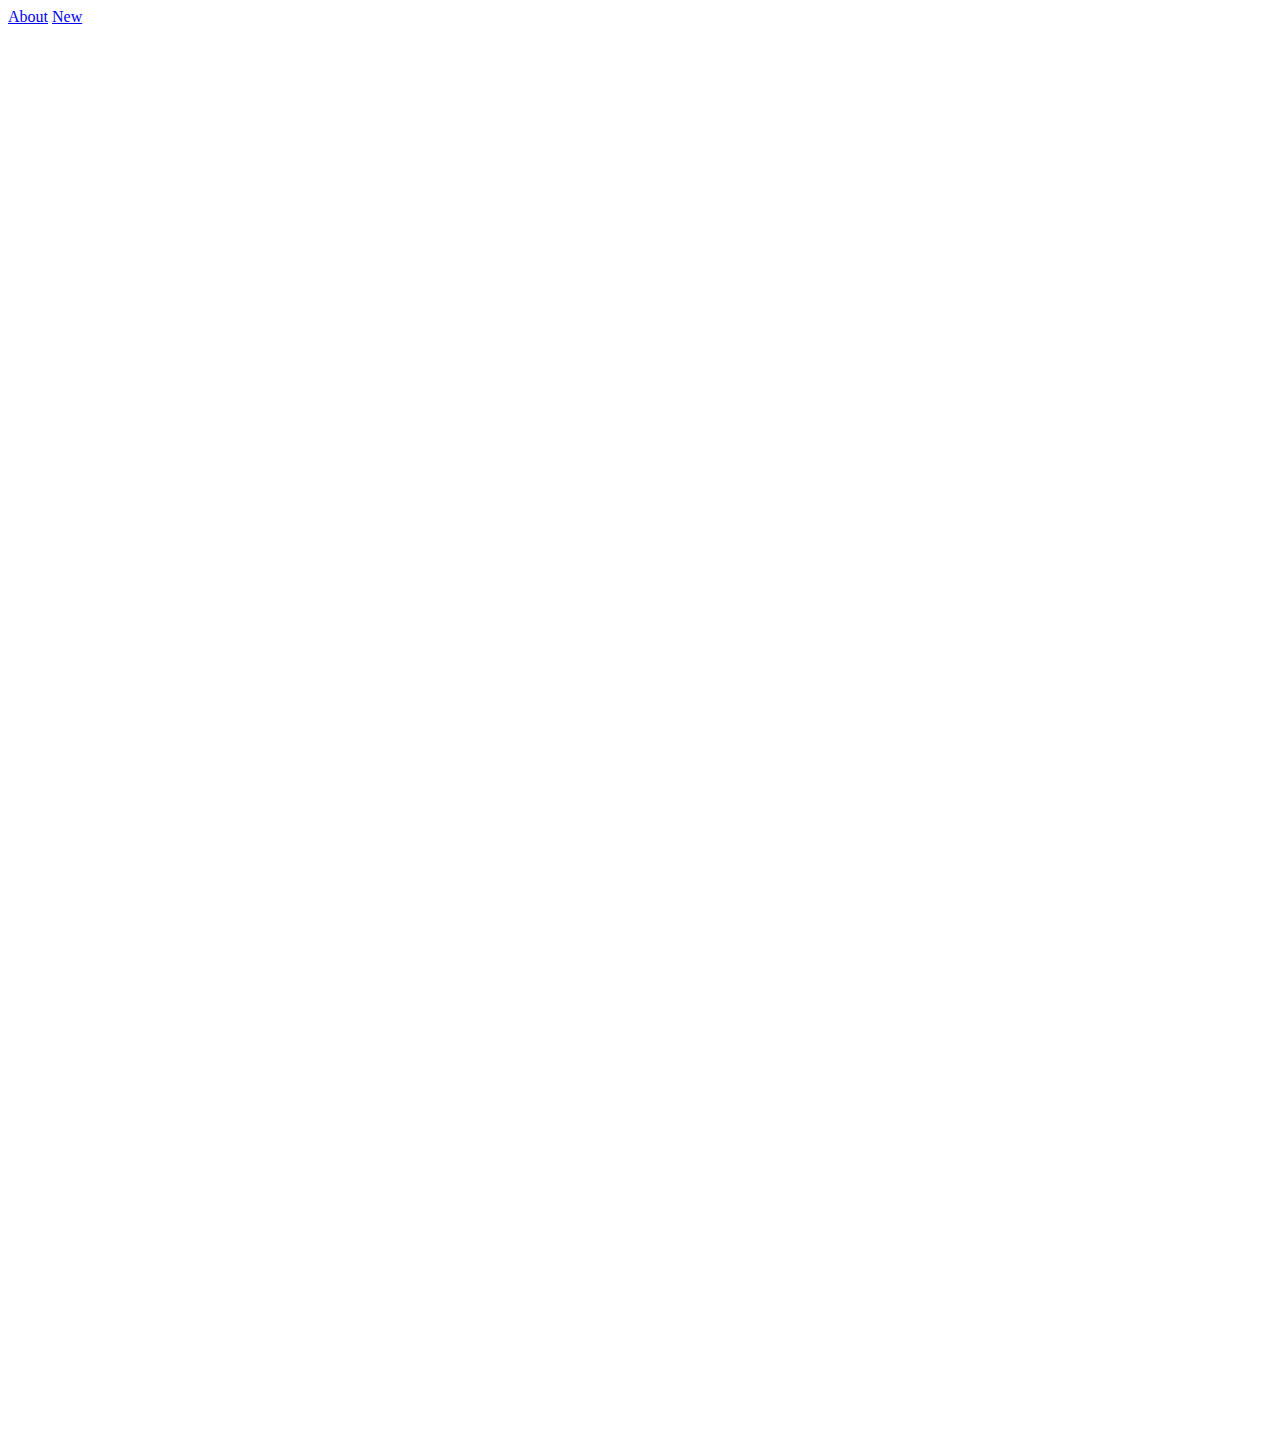
==== commit 1a1064f8: "Fixed Internal Linking" ====
--- a/packages.html
+++ b/packages.html
@@ -2,317 +2,22 @@
 <html lang="en">
 
   <head>
-    <title>Kiddy &mdash; Website Template by Colorlib</title>
-    <meta charset="utf-8">
-    <meta name="viewport" content="width=device-width, initial-scale=1, shrink-to-fit=no">
-
-    <link href="https://fonts.googleapis.com/css?family=DM+Sans:300,400,700|Indie+Flower" rel="stylesheet">
     
-
-    <link rel="stylesheet" href="fonts/icomoon/style.css">
-
-    <link rel="stylesheet" href="css/bootstrap.min.css">
-    <link rel="stylesheet" href="css/bootstrap-datepicker.css">
-    <link rel="stylesheet" href="css/jquery.fancybox.min.css">
-    <link rel="stylesheet" href="css/owl.carousel.min.css">
-    <link rel="stylesheet" href="css/owl.theme.default.min.css">
-    <link rel="stylesheet" href="fonts/flaticon/font/flaticon.css">
-    <link rel="stylesheet" href="css/aos.css">
-
-    <!-- MAIN CSS -->
-    <link rel="stylesheet" href="css/style.css">
-
   </head>
 
-  <body data-spy="scroll" data-target=".site-navbar-target" data-offset="300">
+  <body>
 
-    
-    <div class="site-wrap" id="home-section">
+  <a href="#about">About</a>
+  <a href="#new">New</a>
+   
+   <div class="bg-primary p-5" style="min-height: 700px;width:100%;">
+    <a name="about"></a>
+   </div> 
 
-      <div class="site-mobile-menu site-navbar-target">
-        <div class="site-mobile-menu-header">
-          <div class="site-mobile-menu-close mt-3">
-            <span class="icon-close2 js-menu-toggle"></span>
-          </div>
-        </div>
-        <div class="site-mobile-menu-body"></div>
-      </div>
-
-
-
-      <header class="site-navbar site-navbar-target" role="banner">
-
-        <div class="container mb-3">
-          <div class="d-flex align-items-center">
-            <div class="site-logo mr-auto">
-              <a href="index.html">Kiddy<span class="text-primary">.</span></a>
-            </div>
-            <div class="site-quick-contact d-none d-lg-flex ml-auto ">
-              <div class="d-flex site-info align-items-center mr-5">
-                <span class="block-icon mr-3"><span class="icon-map-marker text-yellow"></span></span>
-                <span>34 Street Name, City Name Here, <br> United States</span>
-              </div>
-              <div class="d-flex site-info align-items-center">
-                <span class="block-icon mr-3"><span class="icon-clock-o"></span></span>
-                <span>Sunday - Friday 8:00AM - 4:00PM <br> Saturday CLOSED</span>
-              </div>
-              
-            </div>
-          </div>
-        </div>
-
-
-        <div class="container">
-          <div class="menu-wrap d-flex align-items-center">
-            <span class="d-inline-block d-lg-none"><a href="#" class="text-black site-menu-toggle js-menu-toggle py-5"><span class="icon-menu h3 text-black"></span></a></span>
-
-              
-
-              <nav class="site-navigation text-left mr-auto d-none d-lg-block" role="navigation">
-                <ul class="site-menu main-menu js-clone-nav mr-auto ">
-                  <li><a href="index.html" class="nav-link">Home</a></li>
-                  <li><a href="about.html" class="nav-link">About</a></li>
-                  <li class="active"><a href="packages.html" class="nav-link">Packages</a></li>
-                  <li><a href="gallery.html" class="nav-link">Gallery</a></li>
-                  <li><a href="pricing.html" class="nav-link">Pricing</a></li>
-                  <li><a href="contact.html" class="nav-link">Contact</a></li>
-                </ul>
-              </nav>
-
-              <div class="top-social ml-auto">
-                <a href="#"><span class="icon-facebook text-teal"></span></a>
-                <a href="#"><span class="icon-twitter text-success"></span></a>
-                <a href="#"><span class="icon-linkedin text-yellow"></span></a>
-              </div>
-          </div>
-        </div>
-
-       
-
-      </header>
-
-    <div class="ftco-blocks-cover-1">
-       <!-- data-stellar-background-ratio="0.5" style="background-image: url('images/hero_1.jpg')" -->
-      <div class="site-section-cover overlay" data-stellar-background-ratio="0.5" style="background-image: url('images/hero_1.jpg')">
-        <div class="container">
-          <div class="row align-items-center ">
-
-            <div class="col-md-5 mt-5 pt-5">
-              <span class="text-cursive h5 text-red">Welcome To Our Website</span>
-              <h1 class="mb-3 font-weight-bold text-teal">Packages</h1>
-              <p><a href="index.html" class="text-white">Home</a> <span class="mx-3">/</span> <strong>Packages</strong></p>
-            </div>
-            
-          </div>
-        </div>
-      </div>
-    </div>
-
-
-    <div class="site-section bg-info">
-      <div class="container">
-        <div class="row mb-5">
-          <div class="col-12 text-center">
-            <span class="text-cursive h5 text-red d-block">Packages You Like</span>
-            <h2 class="text-white">Our Packages</h2>
-          </div>
-        </div>
-        <div class="row">
-          <div class="col-lg-4">
-            <div class="package text-center bg-white">
-              <span class="img-wrap"><img src="images/flaticon/svg/001-jigsaw.svg" alt="Image" class="img-fluid"></span>
-              <h3 class="text-teal">Indoor Games</h3>
-              <p>Lorem ipsum dolor sit amet. Consequatur aliquam, fuga maiores amet quo corporis distinctio soluta recusandae?</p>
-              <p><a href="#" class="btn btn-primary btn-custom-1 mt-4">Learn More</a></p>
-            </div>
-          </div>
-          <div class="col-lg-4">
-            <div class="package text-center bg-white">
-              <span class="img-wrap"><img src="images/flaticon/svg/002-target.svg" alt="Image" class="img-fluid"></span>
-              <h3 class="text-success">Outdoor Game and Event</h3>
-              <p>Lorem ipsum dolor sit amet. Consequatur aliquam, fuga maiores amet quo corporis distinctio soluta recusandae?</p>
-              <p><a href="#" class="btn btn-warning btn-custom-1 mt-4">Learn More</a></p>
-            </div>
-          </div>
-          <div class="col-lg-4">
-            <div class="package text-center bg-white">
-              <span class="img-wrap"><img src="images/flaticon/svg/003-mission.svg" alt="Image" class="img-fluid"></span>
-              <h3 class="text-danger">Camping for Kids</h3>
-              <p>Lorem ipsum dolor sit amet. Consequatur aliquam, fuga maiores amet quo corporis distinctio soluta recusandae?</p>
-              <p><a href="#" class="btn btn-success btn-custom-1 mt-4">Learn More</a></p>
-            </div>
-          </div>
-        </div>
-      </div>
-    </div>
-    
-    <div class="site-section bg-light">
-      <div class="container">
-        <div class="row mb-5">
-          <div class="col-12 text-center">
-            <span class="text-cursive h5 text-red d-block">Testimonial</span>
-            <h2 class="text-black">What Our Client Says About Us</h2>
-          </div>
-        </div>
-        <div class="row justify-content-center">
-          <div class="col-md-8">
-            <div class="testimonial-3-wrap">
-              
-
-              <div class="owl-carousel nonloop-block-13">
-                <div class="testimonial-3 d-flex">
-                  <div class="vcard-wrap mr-5">
-                    <img src="images/person_1.jpg" alt="Image" class="vcard img-fluid">
-                  </div>
-                  <div class="text">
-                    <h3>Jeff Woodland</h3>
-                    <p class="position">Partner</p>
-                    <p>Lorem ipsum dolor sit amet, consectetur adipisicing elit. Aliquam earum libero rem maxime magnam. Similique esse ab earum, autem consectetur.</p>
-                  </div>
-                </div>
-
-                <div class="testimonial-3 d-flex">
-                  <div class="vcard-wrap mr-5">
-                    <img src="images/person_3.jpg" alt="Image" class="vcard img-fluid">
-                  </div>
-                  <div class="text">
-                    <h3>Jeff Woodland</h3>
-                    <p class="position">Partner</p>
-                    <p>Lorem ipsum dolor sit amet, consectetur adipisicing elit. Aliquam earum libero rem maxime magnam. Similique esse ab earum, autem consectetur.</p>
-                  </div>
-                </div>
-
-                <div class="testimonial-3 d-flex">
-                  <div class="vcard-wrap mr-5">
-                    <img src="images/person_2.jpg" alt="Image" class="vcard img-fluid">
-                  </div>
-                  <div class="text">
-                    <h3>Jeff Woodland</h3>
-                    <p class="position">Partner</p>
-                    <p>Lorem ipsum dolor sit amet, consectetur adipisicing elit. Aliquam earum libero rem maxime magnam. Similique esse ab earum, autem consectetur.</p>
-                  </div>
-                </div>
-              </div>
-
-            </div>
-          </div>
-        </div>
-        <div class="row mt-5 justify-content-center">
-
-          <div class="col-md-8">
-            
-
-            <div class="row">
-              <div class="col-lg-3 text-center">
-                <span class="text-teal h2 d-block">3423</span>
-                <span>Happy Client</span>
-              </div>
-              <div class="col-lg-3 text-center">
-                <span class="text-yellow h2 d-block">4398</span>
-                <span>Members</span>
-              </div>
-              <div class="col-lg-3 text-center">
-                <span class="text-success h2 d-block">50+</span>
-                <span>Staffs</span>
-              </div>
-              <div class="col-lg-3 text-center">
-                <span class="text-danger h2 d-block">2000+</span>
-                <span>Our Followers</span>
-              </div>
-            </div>
-
-          </div>
-        </div>
-      </div>
-    </div>
-
-
-    <div class="site-section py-5 bg-warning">
-      <div class="container">
-        <div class="row justify-content-center">
-          <div class="col-md-12 d-flex">
-          <h2 class="text-white m-0">Bring Fun Life To Your Kids</h2>
-          <a href="#" class="btn btn-primary btn-custom-1 py-3 px-5 ml-auto">Get Started</a>
-          </div>
-        </div>
-      </div>
-    </div>
-    
-
-    <footer class="site-footer">
-      <div class="container">
-        <div class="row">
-          <div class="col-lg-4">
-            <h2 class="footer-heading mb-3">About Us</h2>
-                <p class="mb-5">Far far away, behind the word mountains, far from the countries Vokalia and Consonantia, there live the blind texts. </p>
-
-                <h2 class="footer-heading mb-4">Newsletter</h2>
-                <form action="#" class="d-flex" class="subscribe">
-                  <input type="text" class="form-control mr-3" placeholder="Email">
-                  <input type="submit" value="Send" class="btn btn-primary">
-                </form>
-          </div>
-          <div class="col-lg-8 ml-auto">
-            <div class="row">
-              <div class="col-lg-4 ml-auto">
-                <h2 class="footer-heading mb-4">Navigation</h2>
-                <ul class="list-unstyled">
-                  <li><a href="#">About Us</a></li>
-                  <li><a href="#">Testimonials</a></li>
-                  <li><a href="#">Terms of Service</a></li>
-                  <li><a href="#">Privacy</a></li>
-                  <li><a href="#">Contact Us</a></li>
-                </ul>
-              </div>
-              <div class="col-lg-4">
-                <h2 class="footer-heading mb-4">Navigation</h2>
-                <ul class="list-unstyled">
-                  <li><a href="#">About Us</a></li>
-                  <li><a href="#">Testimonials</a></li>
-                  <li><a href="#">Terms of Service</a></li>
-                  <li><a href="#">Privacy</a></li>
-                  <li><a href="#">Contact Us</a></li>
-                </ul>
-                
-              </div>
-
-              
-              
-            </div>
-          </div>
-        </div>
-        <div class="row pt-5 mt-5 text-center">
-          <div class="col-md-12">
-            <div class="border-top pt-5">
-              <p>
-            <!-- Link back to Colorlib can't be removed. Template is licensed under CC BY 3.0. -->
-            Copyright &copy;<script>document.write(new Date().getFullYear());</script> All rights reserved | This template is made with <i class="icon-heart text-danger" aria-hidden="true"></i> by <a href="https://colorlib.com" target="_blank" >Colorlib</a>
-            <!-- Link back to Colorlib can't be removed. Template is licensed under CC BY 3.0. -->
-            </p>
-            </div>
-          </div>
-
-        </div>
-      </div>
-    </footer>
-
-    </div>
-
-    <script src="js/jquery-3.3.1.min.js"></script>
-    <script src="js/jquery-migrate-3.0.0.js"></script>
-    <script src="js/popper.min.js"></script>
-    <script src="js/bootstrap.min.js"></script>
-    <script src="js/owl.carousel.min.js"></script>
-    <script src="js/jquery.sticky.js"></script>
-    <script src="js/jquery.waypoints.min.js"></script>
-    <script src="js/jquery.animateNumber.min.js"></script>
-    <script src="js/jquery.fancybox.min.js"></script>
-    <script src="js/jquery.stellar.min.js"></script>
-    <script src="js/jquery.easing.1.3.js"></script>
-    <script src="js/bootstrap-datepicker.min.js"></script>
-    <script src="js/aos.js"></script>
-
-    <script src="js/main.js"></script>
+   <div class="bg-success p-5" style="min-height: 700px;width:100%;">
+    <a name="new"></a>
+   </div>
+   
 
   </body>
 
